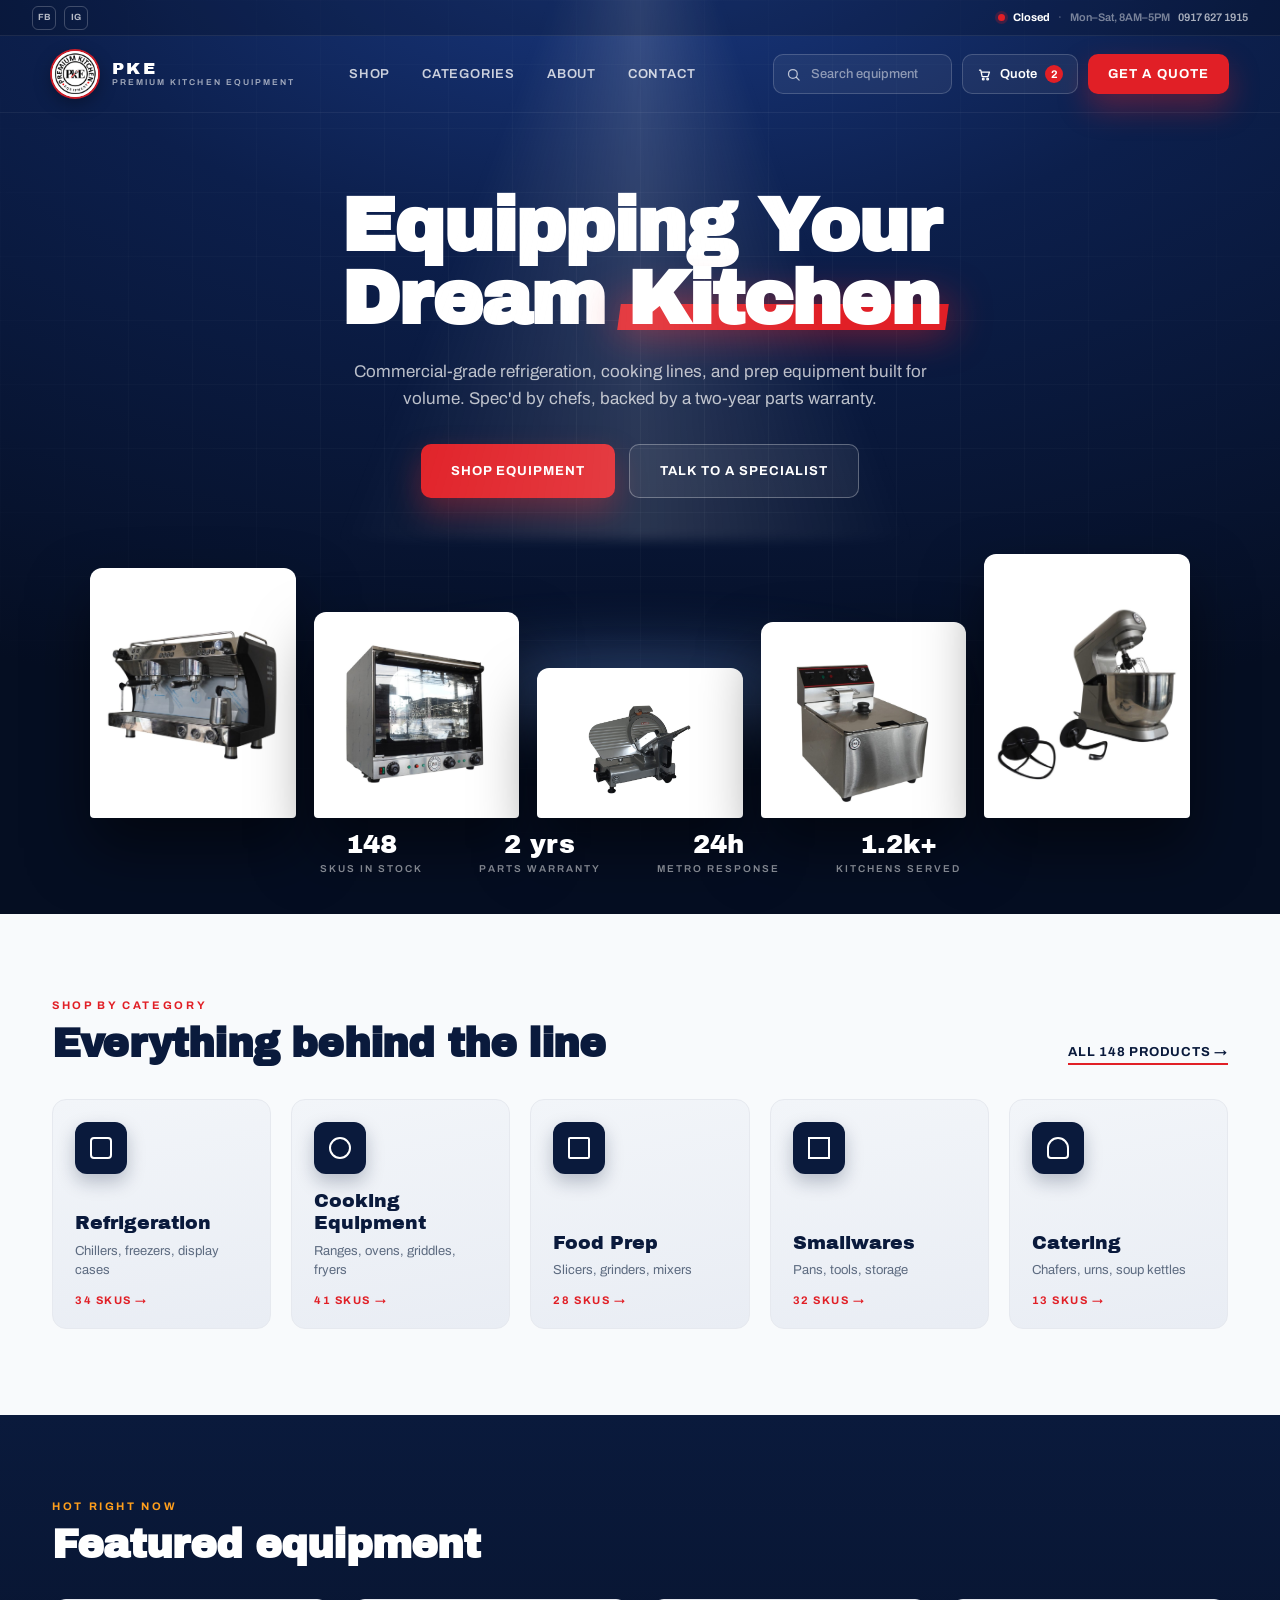
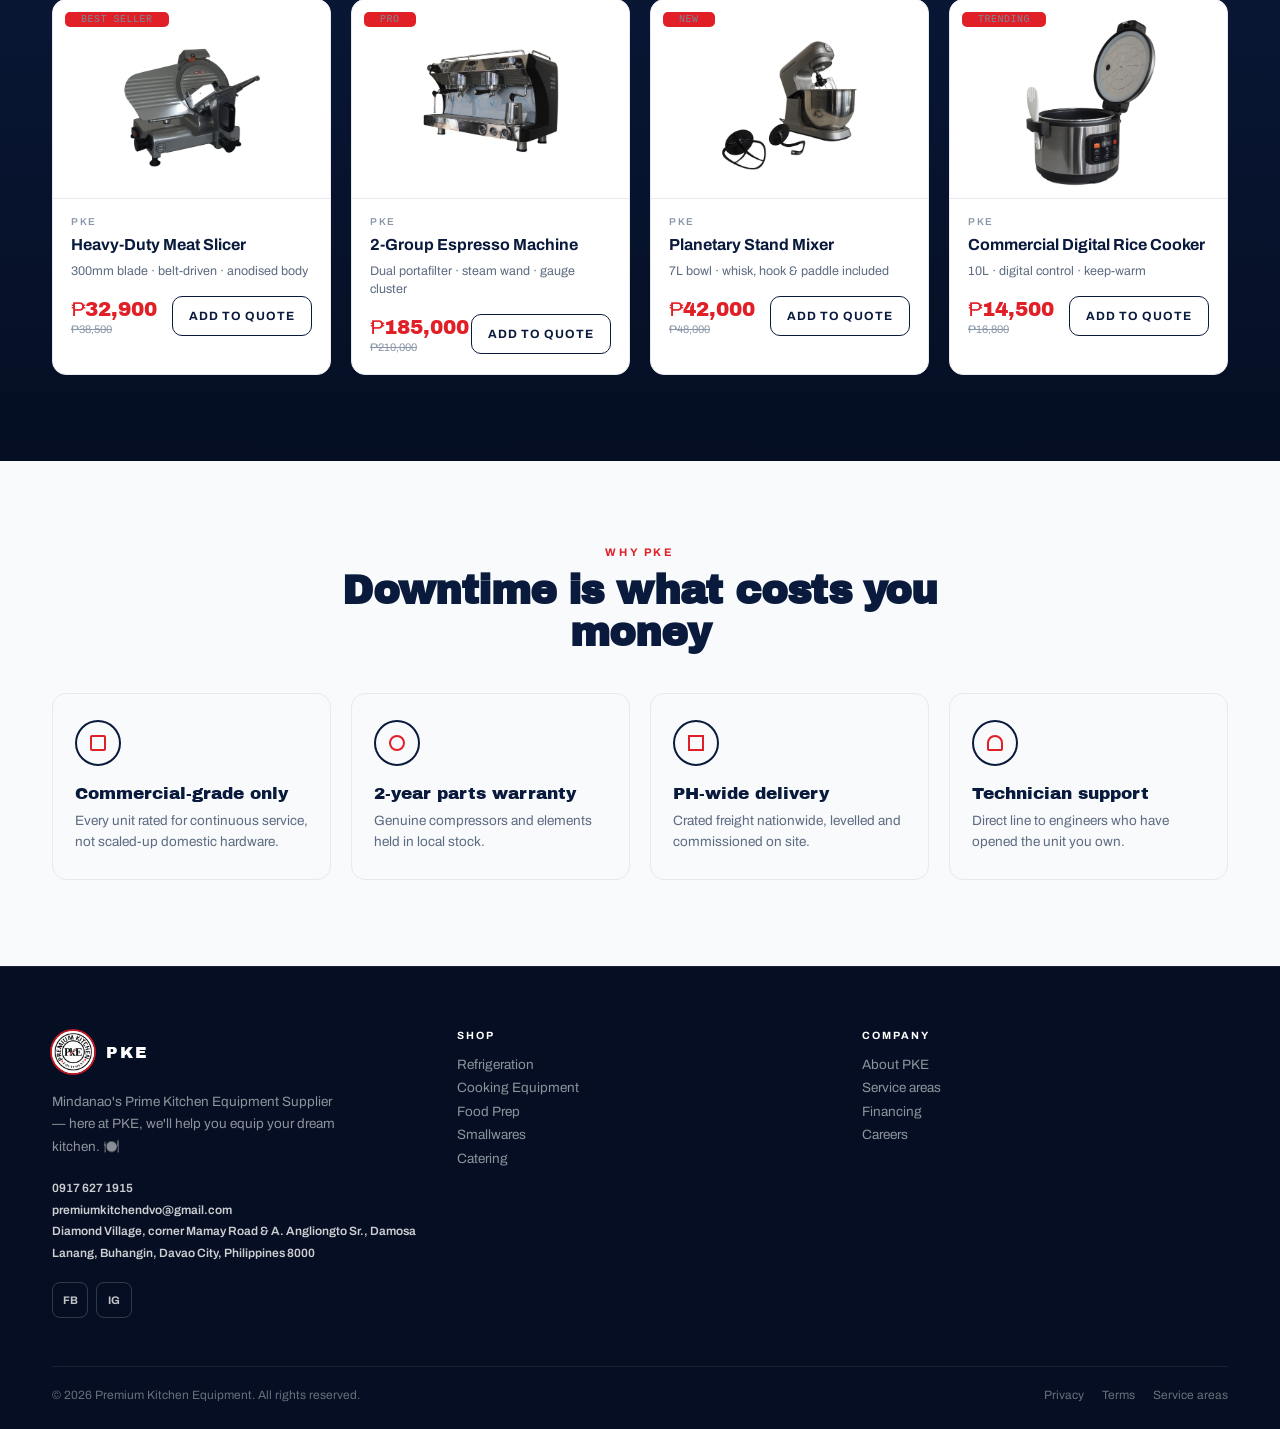
==== index.html @ 8f87aba0 "Initial commit: PKE Premium Kitchen Equipment website Static HTML/CSS/JS site: homepage, shop listin" ====
<!doctype html>
<html lang="en">
<head>
<meta charset="utf-8">
<meta name="viewport" content="width=device-width, initial-scale=1">
<title>PKE — Premium Kitchen Equipment</title>
<meta name="description" content="Commercial-grade refrigeration, cooking lines, and prep equipment built for volume. Spec'd by chefs, backed by a two-year parts warranty.">
<meta name="theme-color" content="#0A1A3C">
<link rel="icon" type="image/png" href="images/favicon-64.png">
<link rel="apple-touch-icon" href="images/apple-touch-icon.png">
<meta property="og:title" content="PKE — Premium Kitchen Equipment">
<meta property="og:description" content="Equipping your dream kitchen — commercial refrigeration, cooking lines, and prep equipment, spec'd by chefs and backed by a two-year parts warranty.">
<meta property="og:image" content="images/og-image.png">
<link rel="preconnect" href="https://fonts.googleapis.com">
<link rel="preconnect" href="https://fonts.gstatic.com" crossorigin>
<link href="https://fonts.googleapis.com/css2?family=Archivo+Black&family=Archivo:wght@400;500;600;700&family=Playfair+Display:wght@700;900&display=swap" rel="stylesheet">
<link rel="stylesheet" href="css/style.css">
</head>
<body>

<header class="site-header">
  <div class="utility-bar">
    <div class="utility-bar__socials">
      <a href="https://www.facebook.com/PremiumKitchenEquip/" aria-label="Facebook" target="_blank" rel="noopener noreferrer">FB</a>
      <a href="https://www.instagram.com/premiumkitchenequipment/" aria-label="Instagram" target="_blank" rel="noopener noreferrer">IG</a>
    </div>
    <div class="utility-bar__status">
      <span class="utility-bar__dot" data-hours-dot></span>
      <span class="utility-bar__status-label" data-hours-label>&nbsp;</span>
      <span class="utility-bar__sep">&middot;</span>
      <span class="utility-bar__hours">Mon&ndash;Sat, 8AM&ndash;5PM</span>
      <a class="utility-bar__phone" href="tel:+639176271915">0917 627 1915</a>
    </div>
  </div>
  <div class="container navbar">
    <a class="navbar__brand" href="index.html" aria-label="PKE home">
      <span class="navbar__badge">
        <img src="images/logo.png" alt="PKE badge" width="46" height="46">
      </span>
      <span class="navbar__lockup">
        <span class="navbar__wordmark">PKE</span>
        <span class="navbar__wordmark-sub">PREMIUM KITCHEN EQUIPMENT</span>
      </span>
    </a>

    <nav class="navbar__links navbar__wide-only" aria-label="Primary">
      <a href="shop.html">Shop</a>
      <a href="categories.html">Categories</a>
      <a href="about.html">About</a>
      <a href="contact.html">Contact</a>
    </nav>

    <div class="navbar__spacer"></div>

    <div class="navbar__actions">
      <div class="navbar__search navbar__wide-only">
        <svg width="15" height="15" viewBox="0 0 24 24" fill="none" stroke="currentColor" stroke-width="2" stroke-linecap="round"><circle cx="11" cy="11" r="7"></circle><path d="M16.5 16.5 21 21"></path></svg>
        <input type="search" placeholder="Search equipment" aria-label="Search equipment">
      </div>
      <button class="icon-btn navbar__mobile-only" type="button" aria-label="Search">
        <svg width="16" height="16" viewBox="0 0 24 24" fill="none" stroke="currentColor" stroke-width="2" stroke-linecap="round"><circle cx="11" cy="11" r="7"></circle><path d="M16.5 16.5 21 21"></path></svg>
      </button>
      <button class="icon-btn navbar__mobile-only" type="button" aria-label="Menu" aria-expanded="false" data-menu-toggle>
        <svg width="18" height="18" viewBox="0 0 24 24" fill="none" stroke="currentColor" stroke-width="2" stroke-linecap="round"><path d="M4 7h16M4 12h16M4 17h16"></path></svg>
      </button>
      <button class="navbar__quote" type="button" aria-label="View quote list">
        <svg width="15" height="15" viewBox="0 0 24 24" fill="none" stroke="currentColor" stroke-width="2" stroke-linecap="round" stroke-linejoin="round"><path d="M4 5h2l2.2 10.2h9.4L20 8H7"></path><circle cx="10" cy="19" r="1.4"></circle><circle cx="17" cy="19" r="1.4"></circle></svg>
        <span class="navbar__quote-label">Quote</span>
        <span class="navbar__quote-badge" data-cart-count>2</span>
      </button>
      <a class="btn btn--primary navbar__cta" href="shop.html">Get a Quote</a>
    </div>
  </div>

  <div class="navbar__drawer" data-menu-drawer>
    <div class="navbar__drawer-inner">
      <a href="shop.html">Shop</a>
      <a href="categories.html">Categories</a>
      <a href="about.html">About</a>
      <a href="contact.html">Contact</a>
      <div class="navbar__drawer-search">
        <svg width="15" height="15" viewBox="0 0 24 24" fill="none" stroke="currentColor" stroke-width="2" stroke-linecap="round"><circle cx="11" cy="11" r="7"></circle><path d="M16.5 16.5 21 21"></path></svg>
        <input type="search" placeholder="Search equipment" aria-label="Search equipment">
      </div>
      <a class="btn btn--primary btn--full navbar__drawer-cta" href="shop.html">Get a Quote</a>
    </div>
  </div>
</header>

<main>

  <!-- HERO -->
  <section class="hero">
    <div class="hero__content">
      <h1 class="hero__title">Equipping Your<br>Dream <span class="hero__highlight"><span>Kitchen</span></span></h1>
      <p class="hero__subtitle">Commercial-grade refrigeration, cooking lines, and prep equipment built for volume. Spec'd by chefs, backed by a two-year parts warranty.</p>
      <div class="hero__ctas">
        <a class="btn btn--primary btn--lg" href="shop.html">Shop equipment</a>
        <a class="btn btn--outline-light btn--lg" href="contact.html">Talk to a specialist</a>
      </div>

      <div class="hero__stage">
        <div class="hero__stage-glow"></div>
        <div class="hero__lineup" data-hero-lineup>
          <div class="hero__lineup-item" style="height:250px;background-image:url('images/products/espresso-machine-2group.jpg')" role="img" aria-label="Commercial 2-group espresso machine"></div>
          <div class="hero__lineup-item" style="height:206px;background-image:url('images/products/convection-oven.jpg')" role="img" aria-label="Electric convection oven"></div>
          <div class="hero__lineup-item" style="height:150px;background-image:url('images/products/meat-slicer.jpg')" role="img" aria-label="Meat slicer"></div>
          <div class="hero__lineup-item" style="height:196px;background-image:url('images/products/deep-fryer.jpg')" role="img" aria-label="Electric deep fryer"></div>
          <div class="hero__lineup-item" style="height:264px;background-image:url('images/products/stand-mixer-large.jpg')" role="img" aria-label="Planetary stand mixer"></div>
        </div>
      </div>
    </div>

    <div class="hero__stats">
      <div class="hero__stat"><div class="hero__stat-n">148</div><div class="hero__stat-l">SKUs in stock</div></div>
      <div class="hero__stat"><div class="hero__stat-n">2 yrs</div><div class="hero__stat-l">Parts warranty</div></div>
      <div class="hero__stat"><div class="hero__stat-n">24h</div><div class="hero__stat-l">Metro response</div></div>
      <div class="hero__stat"><div class="hero__stat-n">1.2k+</div><div class="hero__stat-l">Kitchens served</div></div>
    </div>
  </section>

  <!-- CATEGORIES -->
  <section class="section section--steel" id="categories">
    <div class="container">
      <div class="section-head">
        <div>
          <div class="eyebrow">Shop by category</div>
          <h2 class="section-title">Everything behind the line</h2>
        </div>
        <a class="section-link" href="shop.html">All 148 products →</a>
      </div>
      <div class="category-grid">
        <a class="category-card reveal" href="shop.html">
          <span class="category-card__icon"><span style="border-radius:4px"></span></span>
          <div>
            <div class="category-card__name">Refrigeration</div>
            <div class="category-card__blurb">Chillers, freezers, display cases</div>
            <div class="category-card__count">34 SKUs →</div>
          </div>
        </a>
        <a class="category-card reveal" href="shop.html">
          <span class="category-card__icon"><span style="border-radius:50%"></span></span>
          <div>
            <div class="category-card__name">Cooking Equipment</div>
            <div class="category-card__blurb">Ranges, ovens, griddles, fryers</div>
            <div class="category-card__count">41 SKUs →</div>
          </div>
        </a>
        <a class="category-card reveal" href="shop.html">
          <span class="category-card__icon"><span style="border-radius:2px"></span></span>
          <div>
            <div class="category-card__name">Food Prep</div>
            <div class="category-card__blurb">Slicers, grinders, mixers</div>
            <div class="category-card__count">28 SKUs →</div>
          </div>
        </a>
        <a class="category-card reveal" href="shop.html">
          <span class="category-card__icon"><span style="border-radius:0"></span></span>
          <div>
            <div class="category-card__name">Smallwares</div>
            <div class="category-card__blurb">Pans, tools, storage</div>
            <div class="category-card__count">32 SKUs →</div>
          </div>
        </a>
        <a class="category-card reveal" href="shop.html">
          <span class="category-card__icon"><span style="border-radius:50% 50% 4px 4px"></span></span>
          <div>
            <div class="category-card__name">Catering</div>
            <div class="category-card__blurb">Chafers, urns, soup kettles</div>
            <div class="category-card__count">13 SKUs →</div>
          </div>
        </a>
      </div>
    </div>
  </section>

  <!-- FEATURED -->
  <section class="section section--darker">
    <div class="container">
      <div class="section-head">
        <div>
          <div class="eyebrow eyebrow--amber">Hot right now</div>
          <h2 class="section-title">Featured equipment</h2>
        </div>
      </div>
      <div class="product-grid">
        <a class="product-card reveal" href="product.html">
          <div class="product-card__media" style="background-image:url('images/products/meat-slicer.jpg');background-size:contain;background-position:center;background-repeat:no-repeat;background-color:#fff">
            <span class="product-card__badge">Best seller</span>
          </div>
          <div class="product-card__body">
            <div class="product-card__brand">PKE</div>
            <div class="product-card__name">Heavy-Duty Meat Slicer</div>
            <div class="product-card__spec">300mm blade · belt-driven · anodised body</div>
            <div class="product-card__price-row">
              <div>
                <div class="product-card__price">₱32,900</div>
                <div class="product-card__was">₱38,500</div>
              </div>
              <button class="btn btn--outline-navy btn--sm" type="button" data-add-to-quote>Add to quote</button>
            </div>
          </div>
        </a>
        <a class="product-card reveal" href="product.html">
          <div class="product-card__media" style="background-image:url('images/products/espresso-machine-2group.jpg');background-size:contain;background-position:center;background-repeat:no-repeat;background-color:#fff">
            <span class="product-card__badge">Pro</span>
          </div>
          <div class="product-card__body">
            <div class="product-card__brand">PKE</div>
            <div class="product-card__name">2-Group Espresso Machine</div>
            <div class="product-card__spec">Dual portafilter · steam wand · gauge cluster</div>
            <div class="product-card__price-row">
              <div>
                <div class="product-card__price">₱185,000</div>
                <div class="product-card__was">₱210,000</div>
              </div>
              <button class="btn btn--outline-navy btn--sm" type="button" data-add-to-quote>Add to quote</button>
            </div>
          </div>
        </a>
        <a class="product-card reveal" href="product.html">
          <div class="product-card__media" style="background-image:url('images/products/stand-mixer-large.jpg');background-size:contain;background-position:center;background-repeat:no-repeat;background-color:#fff">
            <span class="product-card__badge">New</span>
          </div>
          <div class="product-card__body">
            <div class="product-card__brand">PKE</div>
            <div class="product-card__name">Planetary Stand Mixer</div>
            <div class="product-card__spec">7L bowl · whisk, hook &amp; paddle included</div>
            <div class="product-card__price-row">
              <div>
                <div class="product-card__price">₱42,000</div>
                <div class="product-card__was">₱48,000</div>
              </div>
              <button class="btn btn--outline-navy btn--sm" type="button" data-add-to-quote>Add to quote</button>
            </div>
          </div>
        </a>
        <a class="product-card reveal" href="product.html">
          <div class="product-card__media" style="background-image:url('images/products/rice-cooker.jpg');background-size:contain;background-position:center;background-repeat:no-repeat;background-color:#fff">
            <span class="product-card__badge">Trending</span>
          </div>
          <div class="product-card__body">
            <div class="product-card__brand">PKE</div>
            <div class="product-card__name">Commercial Digital Rice Cooker</div>
            <div class="product-card__spec">10L · digital control · keep-warm</div>
            <div class="product-card__price-row">
              <div>
                <div class="product-card__price">₱14,500</div>
                <div class="product-card__was">₱16,800</div>
              </div>
              <button class="btn btn--outline-navy btn--sm" type="button" data-add-to-quote>Add to quote</button>
            </div>
          </div>
        </a>
      </div>
    </div>
  </section>

  <!-- WHY PKE -->
  <section class="section section--steel" id="why-pke">
    <div class="container">
      <div style="text-align:center;max-width:620px;margin:0 auto 40px">
        <div class="eyebrow">Why PKE</div>
        <h2 class="section-title">Downtime is what costs you money</h2>
      </div>
      <div class="trust-grid">
        <div class="trust-card reveal">
          <span class="trust-card__icon"><span style="border-radius:2px"></span></span>
          <div class="trust-card__title">Commercial-grade only</div>
          <div class="trust-card__body">Every unit rated for continuous service, not scaled-up domestic hardware.</div>
        </div>
        <div class="trust-card reveal">
          <span class="trust-card__icon"><span style="border-radius:50%"></span></span>
          <div class="trust-card__title">2-year parts warranty</div>
          <div class="trust-card__body">Genuine compressors and elements held in local stock.</div>
        </div>
        <div class="trust-card reveal">
          <span class="trust-card__icon"><span style="border-radius:0"></span></span>
          <div class="trust-card__title">PH-wide delivery</div>
          <div class="trust-card__body">Crated freight nationwide, levelled and commissioned on site.</div>
        </div>
        <div class="trust-card reveal">
          <span class="trust-card__icon"><span style="border-radius:50% 50% 2px 2px"></span></span>
          <div class="trust-card__title">Technician support</div>
          <div class="trust-card__body">Direct line to engineers who have opened the unit you own.</div>
        </div>
      </div>
    </div>
  </section>


</main>

<footer class="site-footer" id="footer">
  <div class="container">
    <div class="footer-grid">
      <div>
        <div class="footer-brand">
          <span class="footer-badge">
            <img src="images/logo.png" alt="PKE badge" width="42" height="42">
          </span>
          <span class="footer-wordmark">PKE</span>
        </div>
        <p class="footer-blurb">Mindanao's Prime Kitchen Equipment Supplier &mdash; here at PKE, we'll help you equip your dream kitchen. 🍽️</p>
        <address class="footer-contact">
          <a href="tel:+639176271915">0917 627 1915</a><br>
          <a href="mailto:premiumkitchendvo@gmail.com">premiumkitchendvo@gmail.com</a><br>
          <a href="https://www.google.com/maps?q=Diamond+Village%2C+corner+Mamay+Road+%26+A.+Angliongto+Sr.%2C+Damosa+Lanang%2C+Buhangin%2C+Davao+City%2C+Philippines+8000" target="_blank" rel="noopener noreferrer">Diamond Village, corner Mamay Road &amp; A. Angliongto Sr., Damosa Lanang, Buhangin, Davao City, Philippines 8000</a>
        </address>
        <div class="footer-socials">
          <a href="https://www.facebook.com/PremiumKitchenEquip/" aria-label="Facebook" target="_blank" rel="noopener noreferrer">FB</a>
          <a href="https://www.instagram.com/premiumkitchenequipment/" aria-label="Instagram" target="_blank" rel="noopener noreferrer">IG</a>
        </div>
      </div>
      <div>
        <div class="footer-col-title">Shop</div>
        <div class="footer-links">
          <a href="shop.html">Refrigeration</a>
          <a href="shop.html">Cooking Equipment</a>
          <a href="shop.html">Food Prep</a>
          <a href="shop.html">Smallwares</a>
          <a href="shop.html">Catering</a>
        </div>
      </div>
      <div>
        <div class="footer-col-title">Company</div>
        <div class="footer-links">
          <a href="about.html">About PKE</a>
          <a href="#">Service areas</a>
          <a href="#">Financing</a>
          <a href="#">Careers</a>
        </div>
      </div>
    </div>
    <div class="footer-bottom">
      <span>© 2026 Premium Kitchen Equipment. All rights reserved.</span>
      <span class="footer-bottom-links"><a href="#">Privacy</a><a href="#">Terms</a><a href="#">Service areas</a></span>
    </div>
  </div>
</footer>

<script src="js/main.js"></script>
</body>
</html>
---- css/style.css ----
/* ==========================================================================
   PKE — Premium Kitchen Equipment
   Design tokens + shared components
   ========================================================================== */

:root {
  --navy-950: #050e22;
  --navy-900: #0a1a3c;
  --navy-800: #0c1f4c;
  --navy-700: #132e6b;
  --navy-600: #1b3b86;

  --red: #e11f26;
  --red-dark: #b8141a;
  --red-light: #f5333a;
  --amber: #ff9f1c;

  --steel-100: #f8fafc;
  --steel-200: #f2f5f9;
  --steel-300: #e9edf4;
  --steel-400: #e6e9ef;
  --steel-500: #cbd5e4;
  --slate-500: #8b97a8;
  --slate-600: #5d6b80;
  --white: #ffffff;
  --ink: #0a1a3c;

  --font-display: "Archivo Black", "Archivo", sans-serif;
  --font-serif: "Playfair Display", Georgia, "Times New Roman", serif;
  --font-body: "Archivo", system-ui, -apple-system, "Segoe UI", sans-serif;

  --radius-sm: 6px;
  --radius-md: 10px;
  --radius-lg: 14px;
  --radius-xl: 16px;
  --radius-pill: 999px;

  --container: 1240px;
  --header-h: 112px;
  --utility-h: 36px;
  --nav-h: 76px;

  --shadow-card: 0 22px 44px rgba(10, 26, 60, 0.16);
  --shadow-btn-red: 0 14px 30px rgba(225, 31, 38, 0.35);
  --shadow-badge: 0 6px 18px rgba(0, 0, 0, 0.35);

  --ease: cubic-bezier(0.2, 0.8, 0.2, 1);
}

/* ---------- Reset ---------- */
*, *::before, *::after { box-sizing: border-box; }
html { scroll-behavior: smooth; overflow-x: hidden; }
body {
  margin: 0;
  background: var(--white);
  font-family: var(--font-body);
  color: var(--ink);
  -webkit-font-smoothing: antialiased;
  text-rendering: optimizeLegibility;
  overflow-x: hidden;
}
img, svg { max-width: 100%; display: block; }
a { color: var(--red); text-decoration: none; }
a:hover { color: var(--red-dark); }
button { font-family: inherit; }
::selection { background: var(--red); color: #fff; }
h1, h2, h3, p { margin: 0; }
ul { margin: 0; padding: 0; list-style: none; }
input, button, select, textarea { font-family: inherit; }

.container {
  max-width: var(--container);
  margin: 0 auto;
  padding: 0 clamp(18px, 4vw, 32px);
}

.visually-hidden {
  position: absolute; width: 1px; height: 1px; overflow: hidden;
  clip: rect(0 0 0 0); white-space: nowrap;
}

/* ---------- Section scaffolding ---------- */
.section { padding: 86px 0; }
.section--tight { padding: 66px 0; }
.section--dark { background: var(--navy-900); }
.section--darker { background: linear-gradient(180deg, var(--navy-900), var(--navy-950)); }
.section--navy-950 { background: var(--navy-950); }
.section--steel { background: var(--steel-100); }

.section-head {
  display: flex;
  align-items: flex-end;
  justify-content: space-between;
  gap: 24px;
  margin-bottom: 34px;
  flex-wrap: wrap;
}
.eyebrow {
  font: 700 11px/1 var(--font-body);
  letter-spacing: 0.24em;
  text-transform: uppercase;
  color: var(--red);
}
.eyebrow--amber { color: var(--amber); }
.section-title {
  margin: 12px 0 0;
  font-family: var(--font-display);
  font-size: clamp(27px, 4.2vw, 40px);
  line-height: 1.04;
  letter-spacing: -0.02em;
  color: var(--ink);
}
.section--dark .section-title,
.section--darker .section-title,
.section--navy-950 .section-title { color: #fff; }
.section-link {
  font: 700 13px/1 var(--font-body);
  letter-spacing: 0.06em;
  text-transform: uppercase;
  color: var(--ink);
  border-bottom: 2px solid var(--red);
  padding-bottom: 4px;
  white-space: nowrap;
}
.section--dark .section-link,
.section--darker .section-link,
.section--navy-950 .section-link { color: #fff; }

/* ==========================================================================
   Buttons
   ========================================================================== */
.btn {
  display: inline-flex;
  align-items: center;
  justify-content: center;
  gap: 8px;
  height: 48px;
  padding: 0 24px;
  border-radius: var(--radius-md);
  border: 0;
  font: 700 13px/1 var(--font-body);
  letter-spacing: 0.08em;
  text-transform: uppercase;
  cursor: pointer;
  transition: transform 0.16s var(--ease), background 0.16s var(--ease), box-shadow 0.16s var(--ease), border-color 0.16s var(--ease), color 0.16s var(--ease);
  white-space: nowrap;
}
.btn:active { transform: translateY(1px); }
.btn--lg { height: 54px; padding: 0 30px; }
.btn--xl { height: 56px; padding: 0 30px; }
.btn--full { width: 100%; }
.btn--sm { height: 40px; padding: 0 16px; font-size: 12px; }

.btn--primary {
  background: var(--red);
  color: #fff;
  box-shadow: var(--shadow-btn-red);
}
.btn--primary:hover { background: var(--red-light); transform: translateY(-2px); box-shadow: 0 18px 36px rgba(225, 31, 38, 0.42); }
.btn--primary:active { transform: translateY(1px); }

.btn--outline-navy {
  background: #fff;
  color: var(--ink);
  border: 1.5px solid var(--ink);
}
.btn--outline-navy:hover { background: var(--ink); color: #fff; }

.btn--outline-light {
  background: rgba(255, 255, 255, 0.06);
  color: #fff;
  border: 1px solid rgba(255, 255, 255, 0.3);
}
.btn--outline-light:hover { background: rgba(255, 255, 255, 0.16); border-color: rgba(255, 255, 255, 0.55); }

.btn--ghost-light {
  background: rgba(255, 255, 255, 0.06);
  color: #fff;
  border: 1px solid rgba(255, 255, 255, 0.18);
}
.btn--ghost-light:hover { background: rgba(255, 255, 255, 0.16); }

.btn[disabled] {
  background: var(--steel-100);
  color: #a9b3c1;
  border: 1.5px solid var(--steel-400);
  cursor: not-allowed;
  box-shadow: none;
  transform: none;
}

.icon-btn {
  width: 40px;
  height: 40px;
  display: grid;
  place-items: center;
  border: 1px solid rgba(255, 255, 255, 0.18);
  border-radius: var(--radius-md);
  background: rgba(255, 255, 255, 0.06);
  color: rgba(255, 255, 255, 0.85);
  cursor: pointer;
  transition: background 0.18s var(--ease);
}
.icon-btn:hover { background: rgba(255, 255, 255, 0.16); }

/* ==========================================================================
   Header
   ========================================================================== */
.site-header {
  position: fixed;
  inset: 0 0 auto 0;
  z-index: 70;
  display: flex;
  flex-direction: column;
  background: transparent;
  border-bottom: 1px solid rgba(255, 255, 255, 0.06);
  transition: background 0.28s var(--ease), box-shadow 0.28s var(--ease), border-color 0.28s var(--ease);
}
.site-header.is-solid { background: rgba(10, 26, 60, 0.98); }
.site-header.is-scrolled {
  background: rgba(5, 14, 34, 0.94);
  backdrop-filter: blur(14px);
  border-bottom-color: rgba(255, 255, 255, 0.1);
  box-shadow: 0 10px 30px rgba(0, 0, 0, 0.4);
}

/* Utility bar: social icons + open/closed status, sits above the main nav row */
.utility-bar {
  flex: none;
  height: var(--utility-h);
  display: flex;
  align-items: center;
  justify-content: space-between;
  gap: 16px;
  padding: 0 clamp(18px, 4vw, 32px);
  background: rgba(0, 0, 0, 0.18);
  border-bottom: 1px solid rgba(255, 255, 255, 0.08);
}
.utility-bar__socials { display: flex; gap: 8px; flex: none; }
.utility-bar__socials a {
  width: 24px; height: 24px; border-radius: 6px; border: 1px solid rgba(255, 255, 255, 0.22);
  display: grid; place-items: center; font: 700 9px/1 var(--font-body); color: rgba(255, 255, 255, 0.7);
  transition: background 0.18s var(--ease), border-color 0.18s var(--ease), color 0.18s var(--ease);
}
.utility-bar__socials a:hover { background: var(--red); border-color: var(--red); color: #fff; }
.utility-bar__status { display: flex; align-items: center; gap: 8px; min-width: 0; font: 600 11px/1 var(--font-body); color: rgba(255, 255, 255, 0.65); white-space: nowrap; }
.utility-bar__dot { width: 7px; height: 7px; border-radius: 50%; flex: none; background: var(--slate-500); }
.utility-bar__dot[data-open="true"] { background: #16a35a; box-shadow: 0 0 0 3px rgba(22, 163, 90, 0.22); animation: pkePulse 2.2s ease-in-out infinite; }
.utility-bar__dot[data-open="false"] { background: var(--red); box-shadow: 0 0 0 3px rgba(225, 31, 38, 0.22); }
.utility-bar__status-label { color: #fff; font-weight: 700; }
.utility-bar__hours { color: rgba(255, 255, 255, 0.45); }
.utility-bar__sep { color: rgba(255, 255, 255, 0.3); }
.utility-bar__phone { color: rgba(255, 255, 255, 0.65); transition: color 0.16s var(--ease); }
.utility-bar__phone:hover { color: #fff; }
@keyframes pkePulse {
  0%, 100% { box-shadow: 0 0 0 3px rgba(22, 163, 90, 0.22); }
  50% { box-shadow: 0 0 0 6px rgba(22, 163, 90, 0.1); }
}
@media (max-width: 640px) { .utility-bar__hours, .utility-bar__sep { display: none; } }
@media (max-width: 420px) { .utility-bar__phone { display: none; } }

.navbar {
  height: var(--nav-h);
  flex: none;
  display: flex;
  align-items: center;
  gap: 32px;
}

.navbar__brand {
  display: flex;
  align-items: center;
  gap: 14px;
  cursor: pointer;
  flex: none;
}
.navbar__badge {
  width: 46px;
  height: 46px;
  flex: none;
  border-radius: 50%;
  overflow: hidden;
  background: #fff;
  box-shadow: 0 0 0 2px rgba(225, 31, 38, 0.9), var(--shadow-badge);
}
.navbar__badge img,
.footer-badge img {
  width: 100%;
  height: 100%;
  object-fit: cover;
  display: block;
}
.navbar__lockup { display: flex; flex-direction: column; gap: 2px; }
.navbar__wordmark {
  font-family: var(--font-display);
  font-size: 17px;
  letter-spacing: 0.14em;
  color: #fff;
  line-height: 1;
}
.navbar__wordmark-sub {
  font: 600 8.5px/1 var(--font-body);
  letter-spacing: 0.24em;
  color: rgba(255, 255, 255, 0.62);
  white-space: nowrap;
}

.navbar__links {
  display: flex;
  gap: 4px;
  margin-left: 8px;
}
.navbar__links a {
  position: relative;
  padding: 10px 14px;
  white-space: nowrap;
  font: 600 13px/1 var(--font-body);
  letter-spacing: 0.06em;
  text-transform: uppercase;
  color: rgba(255, 255, 255, 0.78);
  border-radius: 6px;
  transition: color 0.18s var(--ease), background 0.18s var(--ease);
}
.navbar__links a:hover { color: #fff; background: rgba(255, 255, 255, 0.08); }

.navbar__spacer { flex: 1; min-width: 0; }

.navbar__actions { display: flex; align-items: center; gap: 10px; flex: none; }

.navbar__search {
  display: flex;
  align-items: center;
  gap: 8px;
  height: 40px;
  padding: 0 12px;
  border: 1px solid rgba(255, 255, 255, 0.18);
  border-radius: var(--radius-md);
  background: rgba(255, 255, 255, 0.06);
  transition: border-color 0.18s var(--ease), box-shadow 0.18s var(--ease);
}
.navbar__search:focus-within { border-color: var(--red); box-shadow: 0 0 0 3px rgba(225, 31, 38, 0.28); }
.navbar__search svg { flex: none; color: rgba(255, 255, 255, 0.7); }
.navbar__search input {
  width: 130px;
  min-width: 0;
  border: 0;
  outline: 0;
  background: transparent;
  font: 500 13px var(--font-body);
  color: #fff;
}
.navbar__search input::placeholder { color: rgba(255, 255, 255, 0.5); }

.navbar__quote {
  position: relative;
  display: flex;
  align-items: center;
  gap: 8px;
  height: 40px;
  padding: 0 14px;
  border: 1px solid rgba(255, 255, 255, 0.18);
  border-radius: var(--radius-md);
  background: rgba(255, 255, 255, 0.06);
  color: #fff;
  font: 600 13px var(--font-body);
  cursor: pointer;
  transition: background 0.18s var(--ease);
}
.navbar__quote:hover { background: rgba(255, 255, 255, 0.14); }
.navbar__quote-badge {
  min-width: 18px;
  height: 18px;
  padding: 0 5px;
  border-radius: 9px;
  background: var(--red);
  color: #fff;
  font: 700 11px/18px var(--font-body);
  text-align: center;
}

.navbar__cta { height: 40px; padding: 0 20px; }

.navbar__mobile-only { display: none; }
.navbar__wide-only { display: flex; }
.navbar__drawer-cta { display: none; }

/* Mobile dropdown drawer */
.navbar__drawer {
  display: none;
  background: rgba(5, 14, 34, 0.98);
  backdrop-filter: blur(14px);
  border-bottom: 1px solid rgba(255, 255, 255, 0.12);
  box-shadow: 0 16px 40px rgba(0, 0, 0, 0.5);
}
.navbar__drawer.is-open { display: block; }
.navbar__drawer-inner {
  padding: 14px clamp(18px, 4vw, 32px) 20px;
  display: flex;
  flex-direction: column;
  gap: 4px;
}
.navbar__drawer a {
  padding: 13px 12px;
  border-radius: 8px;
  font: 700 14px/1 var(--font-body);
  letter-spacing: 0.06em;
  text-transform: uppercase;
  color: rgba(255, 255, 255, 0.82);
  transition: background 0.16s var(--ease), color 0.16s var(--ease);
}
.navbar__drawer a:hover { background: rgba(255, 255, 255, 0.08); color: #fff; }
.navbar__drawer-search {
  display: flex;
  align-items: center;
  gap: 8px;
  height: 44px;
  margin-top: 8px;
  padding: 0 12px;
  border: 1px solid rgba(255, 255, 255, 0.18);
  border-radius: var(--radius-md);
  background: rgba(255, 255, 255, 0.06);
}
.navbar__drawer-search:focus-within { border-color: var(--red); box-shadow: 0 0 0 3px rgba(225, 31, 38, 0.28); }
.navbar__drawer-search input { flex: 1; min-width: 0; border: 0; outline: 0; background: transparent; font: 500 14px var(--font-body); color: #fff; }

@media (max-width: 1120px) {
  .navbar__wide-only { display: none; }
  .navbar__mobile-only { display: grid; }
}
@media (max-width: 560px) {
  .navbar__cta { display: none; }
  .navbar__quote-label { display: none; }
  .navbar__drawer-cta { display: block; margin-top: 12px; text-align: center; }
}

/* ==========================================================================
   Hero
   ========================================================================== */
.hero {
  position: relative;
  overflow: hidden;
  padding-top: var(--header-h);
  background: radial-gradient(120% 90% at 50% -10%, var(--navy-600) 0%, var(--navy-800) 42%, var(--navy-950) 100%);
}
.hero::before {
  content: "";
  position: absolute;
  inset: 0;
  background-image:
    linear-gradient(rgba(255, 255, 255, 0.045) 1px, transparent 1px),
    linear-gradient(90deg, rgba(255, 255, 255, 0.045) 1px, transparent 1px);
  background-size: 64px 64px;
  -webkit-mask-image: radial-gradient(70% 60% at 50% 40%, #000, transparent);
  mask-image: radial-gradient(70% 60% at 50% 40%, #000, transparent);
}
.hero::after {
  content: "";
  position: absolute;
  top: -220px;
  left: 50%;
  width: 900px;
  height: 760px;
  transform: translateX(-50%);
  background: conic-gradient(from 160deg at 50% 0%, transparent 0deg, rgba(255, 255, 255, 0.14) 20deg, transparent 42deg);
  filter: blur(6px);
  pointer-events: none;
}
.hero__content {
  position: relative;
  max-width: 1240px;
  margin: 0 auto;
  padding: 78px clamp(18px, 4vw, 32px) 0;
  text-align: center;
}
.hero__title {
  margin: 0;
  font-family: var(--font-display);
  font-size: clamp(34px, 7.4vw, 76px);
  line-height: 0.96;
  letter-spacing: -0.025em;
  color: #fff;
  text-wrap: balance;
}
.hero__highlight { position: relative; display: inline-block; }
.hero__highlight span { position: relative; z-index: 1; }
.hero__highlight::after {
  content: "";
  position: absolute;
  left: -8px;
  right: -8px;
  bottom: 6px;
  height: 26px;
  background: var(--red);
  z-index: 0;
  transform: skewX(-8deg);
  box-shadow: 0 0 40px rgba(225, 31, 38, 0.7);
}
.hero__subtitle {
  max-width: 620px;
  margin: 22px auto 0;
  font: 400 17px/1.6 var(--font-body);
  color: rgba(255, 255, 255, 0.72);
}
.hero__ctas { display: flex; justify-content: center; gap: 14px; margin-top: 32px; flex-wrap: wrap; }

.hero__stage { position: relative; margin: 56px auto 0; max-width: 1100px; }
.hero__stage-glow {
  position: absolute;
  left: 50%;
  bottom: 28px;
  width: 940px;
  max-width: 90vw;
  height: 200px;
  transform: translateX(-50%);
  background: radial-gradient(50% 50% at 50% 50%, rgba(120, 170, 255, 0.35), transparent 70%);
  filter: blur(20px);
}
.hero__lineup {
  position: relative;
  display: grid;
  grid-template-columns: repeat(5, minmax(0, 1fr));
  gap: clamp(7px, 1.6vw, 18px);
  align-items: end;
}
.hero__lineup-item {
  border-radius: 12px 12px 4px 4px;
  border: 1px solid rgba(255, 255, 255, 0.5);
  background-color: #fff;
  background-size: contain;
  background-position: center bottom;
  background-repeat: no-repeat;
  box-shadow: 0 30px 60px rgba(0, 0, 0, 0.5), inset 0 1px 0 rgba(255, 255, 255, 0.9);
  opacity: 0;
  transform: translateY(22px);
  transition: opacity 0.7s var(--ease), transform 0.7s var(--ease);
}
.hero__lineup.is-visible .hero__lineup-item { opacity: 1; transform: none; }
.hero__lineup-item:nth-child(1) { transition-delay: 0ms; }
.hero__lineup-item:nth-child(2) { transition-delay: 70ms; }
.hero__lineup-item:nth-child(3) { transition-delay: 140ms; }
.hero__lineup-item:nth-child(4) { transition-delay: 210ms; }
.hero__lineup-item:nth-child(5) { transition-delay: 280ms; }

.hero__stats {
  position: relative;
  display: flex;
  justify-content: center;
  gap: 56px;
  padding: 12px clamp(18px, 4vw, 32px) 40px;
  flex-wrap: wrap;
}
.hero__stat { text-align: center; }
.hero__stat-n { font-family: var(--font-display); font-size: 26px; color: #fff; }
.hero__stat-l {
  font: 600 10px/1 var(--font-body);
  letter-spacing: 0.2em;
  text-transform: uppercase;
  color: rgba(255, 255, 255, 0.5);
  margin-top: 6px;
}

/* ==========================================================================
   Category grid
   ========================================================================== */
.category-grid {
  display: grid;
  grid-template-columns: repeat(auto-fit, minmax(min(100%, 190px), 1fr));
  gap: 20px;
}
.category-card {
  position: relative;
  overflow: hidden;
  cursor: pointer;
  border: 1px solid var(--steel-400);
  border-radius: var(--radius-lg);
  background: linear-gradient(170deg, var(--steel-200), var(--steel-300));
  padding: 22px;
  min-height: 230px;
  display: flex;
  flex-direction: column;
  justify-content: space-between;
  transition: transform 0.22s var(--ease), box-shadow 0.22s var(--ease), border-color 0.22s var(--ease);
}
.category-card:hover { transform: translateY(-6px); box-shadow: var(--shadow-card); border-color: var(--ink); }
.category-card__icon {
  width: 52px;
  height: 52px;
  border-radius: 12px;
  background: var(--ink);
  display: grid;
  place-items: center;
  box-shadow: 0 8px 18px rgba(10, 26, 60, 0.25);
}
.category-card__icon span { width: 22px; height: 22px; border: 2px solid #fff; display: block; }
.category-card__name { font-family: var(--font-display); font-size: 19px; line-height: 1.15; color: var(--ink); }
.category-card__blurb { margin-top: 8px; font: 400 13px/1.5 var(--font-body); color: var(--slate-600); }
.category-card__count {
  margin-top: 14px;
  font: 700 11px/1 var(--font-body);
  letter-spacing: 0.14em;
  text-transform: uppercase;
  color: var(--red);
}

/* ==========================================================================
   Product cards (featured + listing + related)
   ========================================================================== */
.product-grid {
  display: grid;
  grid-template-columns: repeat(auto-fit, minmax(min(100%, 232px), 1fr));
  gap: 20px;
}
.product-grid--listing { grid-template-columns: repeat(auto-fill, minmax(min(100%, 210px), 1fr)); }

.product-card {
  cursor: pointer;
  background: #fff;
  border-radius: var(--radius-lg);
  overflow: hidden;
  border: 1px solid var(--steel-400);
  transition: transform 0.22s var(--ease), box-shadow 0.22s var(--ease), border-color 0.22s var(--ease);
}
.product-card:hover { transform: translateY(-8px); box-shadow: 0 28px 54px rgba(0, 0, 0, 0.5); }
.section--steel .product-card:hover,
.product-grid--listing .product-card:hover { transform: translateY(-6px); box-shadow: var(--shadow-card); border-color: var(--steel-500); }

.product-card__media {
  position: relative;
  height: 198px;
  overflow: hidden;
  background: repeating-linear-gradient(135deg, var(--steel-200) 0 11px, var(--steel-300) 11px 22px);
  display: grid;
  place-items: center;
}
.product-grid--listing .product-card__media { height: 186px; }
.product-card__media span {
  font: 500 10px/1.5 ui-monospace, Menlo, monospace;
  letter-spacing: 0.05em;
  color: #7b8798;
  text-align: center;
  padding: 0 16px;
}
.product-card__badge {
  position: absolute;
  top: 12px;
  left: 12px;
  padding: 5px 10px;
  border-radius: 5px;
  background: var(--red);
  color: #fff;
  font: 700 10px/1 var(--font-body);
  letter-spacing: 0.14em;
  text-transform: uppercase;
}
.product-card__body { padding: 18px 18px 20px; border-top: 1px solid var(--steel-400); }
.product-grid--listing .product-card__body { padding: 16px 16px 18px; }
.product-card__brand {
  font: 600 10px/1 var(--font-body);
  letter-spacing: 0.16em;
  text-transform: uppercase;
  color: var(--slate-500);
}
.product-card__name { margin-top: 8px; font: 700 16px/1.28 var(--font-body); color: var(--ink); }
.product-grid--listing .product-card__name { font-size: 15px; }
.product-card__spec { margin-top: 6px; font: 400 12.5px/1.45 var(--font-body); color: var(--slate-600); }
.product-card__price-row { display: flex; align-items: center; justify-content: space-between; margin-top: 16px; }
.product-card__price { font-family: var(--font-display); font-size: 20px; color: var(--red); }
.product-grid--listing .product-card__price { font-size: 18px; margin-top: 14px; }
.product-card__was { font: 400 11px/1 var(--font-body); color: var(--slate-500); text-decoration: line-through; margin-top: 4px; }

/* ==========================================================================
   Why PKE / trust cards
   ========================================================================== */
.trust-grid {
  display: grid;
  grid-template-columns: repeat(auto-fit, minmax(min(100%, 215px), 1fr));
  gap: 20px;
}
.trust-card {
  padding: 26px 22px;
  border: 1px solid var(--steel-400);
  border-radius: var(--radius-lg);
  background: var(--steel-100);
  transition: border-color 0.2s var(--ease), transform 0.2s var(--ease);
}
.trust-card:hover { border-color: var(--red); transform: translateY(-4px); }
.trust-card__icon {
  width: 46px;
  height: 46px;
  border-radius: 50%;
  border: 2px solid var(--ink);
  display: grid;
  place-items: center;
}
.trust-card__icon span { width: 16px; height: 16px; border: 2px solid var(--red); display: block; }
.trust-card__title { margin-top: 18px; font-family: var(--font-display); font-size: 17px; color: var(--ink); }
.trust-card__body { margin-top: 8px; font: 400 13.5px/1.55 var(--font-body); color: var(--slate-600); }

/* ==========================================================================
   Footer
   ========================================================================== */
.site-footer { background: var(--navy-950); border-top: 1px solid rgba(255, 255, 255, 0.08); padding: 64px 0 28px; }
.footer-grid {
  display: grid;
  grid-template-columns: repeat(auto-fit, minmax(min(100%, 210px), 1fr));
  gap: clamp(28px, 3vw, 40px);
}
.footer-brand { display: flex; align-items: center; gap: 12px; }
.footer-badge { width: 42px; height: 42px; border-radius: 50%; overflow: hidden; background: #fff; flex: none; box-shadow: 0 0 0 2px rgba(225, 31, 38, 0.85); }
.footer-wordmark { font-family: var(--font-display); font-size: 16px; letter-spacing: 0.14em; color: #fff; }
.footer-blurb { margin: 18px 0 0; max-width: 290px; font: 400 13.5px/1.65 var(--font-body); color: rgba(255, 255, 255, 0.55); }
.footer-contact { margin-top: 20px; font: 600 12px/1.8 var(--font-body); font-style: normal; color: rgba(255, 255, 255, 0.8); }
.footer-contact a { color: inherit; }
.footer-contact a:hover { color: #fff; }
.footer-socials { display: flex; gap: 8px; margin-top: 18px; }
.footer-socials a {
  width: 36px; height: 36px; border-radius: 8px; border: 1px solid rgba(255, 255, 255, 0.18);
  display: grid; place-items: center; font: 700 11px/1 var(--font-body); color: rgba(255, 255, 255, 0.75);
  transition: background 0.18s var(--ease), border-color 0.18s var(--ease), color 0.18s var(--ease);
}
.footer-socials a:hover { background: var(--red); border-color: var(--red); color: #fff; }
.footer-col-title { font: 700 10.5px/1 var(--font-body); letter-spacing: 0.2em; text-transform: uppercase; color: #fff; }
.footer-links { display: flex; flex-direction: column; gap: 10px; margin-top: 16px; }
.footer-links a { font: 400 13.5px/1 var(--font-body); color: rgba(255, 255, 255, 0.55); transition: color 0.16s var(--ease); }
.footer-links a:hover { color: #fff; }
.footer-bottom {
  display: flex; justify-content: space-between; flex-wrap: wrap; gap: 12px;
  margin-top: 48px; padding-top: 22px; border-top: 1px solid rgba(255, 255, 255, 0.08);
  font: 400 12px/1 var(--font-body); color: rgba(255, 255, 255, 0.4);
}
.footer-bottom-links { display: flex; gap: 18px; }
.footer-bottom-links a { color: rgba(255, 255, 255, 0.4); }
.footer-bottom-links a:hover { color: #fff; }

/* ==========================================================================
   Breadcrumbs
   ========================================================================== */
.breadcrumb { display: flex; align-items: center; gap: 8px; font: 500 12px/1 var(--font-body); flex-wrap: wrap; }
.breadcrumb a { color: rgba(255, 255, 255, 0.8); }
.breadcrumb--light a { color: var(--slate-600); }
.breadcrumb span.sep { color: rgba(255, 255, 255, 0.4); }
.breadcrumb--light span.sep { color: var(--slate-500); }
.breadcrumb strong { color: #fff; font-weight: 700; }
.breadcrumb--light strong { color: var(--ink); }

/* ==========================================================================
   Listing page
   ========================================================================== */
.listing-banner { background: linear-gradient(120deg, var(--navy-900), var(--navy-700)); padding: 34px 0 40px; }
.listing-title { margin: 16px 0 0; font-family: var(--font-display); font-size: clamp(30px, 5vw, 44px); letter-spacing: -0.02em; color: #fff; }
.listing-lede { margin: 10px 0 0; max-width: 560px; font: 400 15px/1.6 var(--font-body); color: rgba(255, 255, 255, 0.7); }

.listing-layout {
  padding: 32px clamp(18px, 4vw, 32px) 90px;
  display: grid;
  grid-template-columns: 268px minmax(0, 1fr);
  gap: clamp(20px, 3vw, 32px);
  align-items: start;
}
@media (max-width: 900px) { .listing-layout { grid-template-columns: minmax(0, 1fr); } }

.filters {
  position: sticky;
  top: calc(var(--header-h) + 20px);
  min-width: 0;
  background: #fff;
  border: 1px solid var(--steel-400);
  border-radius: var(--radius-lg);
  padding: 22px;
}
@media (max-width: 900px) { .filters { position: static; } }
.filters__head { display: flex; align-items: center; justify-content: space-between; margin-bottom: 18px; }
.filters__title { font-family: var(--font-display); font-size: 15px; color: var(--ink); }
.filters__clear { border: 0; background: none; padding: 0; font: 600 11px/1 var(--font-body); letter-spacing: 0.08em; text-transform: uppercase; color: var(--red); cursor: pointer; }
.filters__clear:hover { color: var(--red-dark); }
.filters__label { font: 700 10.5px/1 var(--font-body); letter-spacing: 0.18em; text-transform: uppercase; color: var(--slate-500); margin-bottom: 12px; }
.filters__group { margin-bottom: 24px; }

.filter-checkbox {
  display: flex; align-items: center; gap: 10px; padding: 7px 8px; margin: 0 -8px;
  border-radius: 7px; cursor: pointer; transition: background 0.16s var(--ease);
}
.filter-checkbox:hover { background: var(--steel-200); }
.filter-checkbox input { position: absolute; opacity: 0; width: 1px; height: 1px; }
.filter-checkbox__box {
  width: 18px; height: 18px; flex: none; border-radius: 5px; border: 2px solid var(--steel-500);
  background: #fff; display: grid; place-items: center; transition: all 0.16s var(--ease);
}
.filter-checkbox__box svg { opacity: 0; transition: opacity 0.12s var(--ease); }
.filter-checkbox input:checked + .filter-checkbox__box { border-color: var(--red); background: var(--red); }
.filter-checkbox input:checked + .filter-checkbox__box svg { opacity: 1; }
.filter-checkbox input:focus-visible + .filter-checkbox__box { box-shadow: 0 0 0 3px rgba(225, 31, 38, 0.28); }
.filter-checkbox__label { flex: 1; font: 500 13.5px/1 var(--font-body); color: var(--ink); }
.filter-checkbox__count { font: 500 12px/1 var(--font-body); color: var(--slate-500); }

.filters__price-value { margin-bottom: 8px; font: 700 14px/1 var(--font-body); color: var(--ink); }
.price-slider { width: 100%; margin: 14px 0 26px; accent-color: var(--red); height: 20px; cursor: pointer; }

.filter-toggle-group { display: flex; gap: 8px; margin-bottom: 24px; }
.filter-toggle {
  flex: 1; height: 38px; border: 1.5px solid var(--steel-400); border-radius: 8px; background: #fff;
  color: var(--slate-600); font: 600 12.5px/1 var(--font-body); cursor: pointer; transition: all 0.16s var(--ease);
}
.filter-toggle[aria-pressed="true"] { border-color: var(--ink); background: var(--ink); color: #fff; }

.filter-pill-group { display: flex; flex-wrap: wrap; gap: 8px; margin-bottom: 8px; }
.filter-pill {
  padding: 7px 12px; border: 1px solid var(--steel-400); border-radius: var(--radius-pill);
  background: #fff; font: 500 12px/1 var(--font-body); color: var(--slate-600); cursor: pointer; transition: all 0.16s var(--ease);
}
.filter-pill:hover { border-color: var(--ink); color: var(--ink); }
.filter-pill[aria-pressed="true"] { border-color: var(--red); background: var(--red); color: #fff; }

.listing-toolbar { display: flex; align-items: center; justify-content: space-between; gap: 16px; margin-bottom: 20px; flex-wrap: wrap; }
.listing-count { font: 500 13.5px/1 var(--font-body); color: var(--slate-600); }
.listing-count strong { color: var(--ink); }

.sort-dropdown { position: relative; }
.sort-trigger {
  display: flex; align-items: center; gap: 10px; height: 42px; padding: 0 16px; white-space: nowrap;
  border: 1px solid var(--steel-400); border-radius: 9px; background: #fff; font: 600 13px/1 var(--font-body);
  color: var(--ink); cursor: pointer; transition: border-color 0.16s var(--ease);
}
.sort-trigger:hover { border-color: var(--ink); }
.sort-trigger span.label { color: var(--slate-500); font-weight: 500; }
.sort-menu {
  position: absolute; right: 0; top: 48px; z-index: 20; width: 210px; padding: 6px;
  background: #fff; border: 1px solid var(--steel-400); border-radius: 10px; box-shadow: 0 18px 40px rgba(10, 26, 60, 0.18);
  display: none;
}
.sort-menu.is-open { display: block; }
.sort-menu button {
  display: block; width: 100%; text-align: left; padding: 10px 12px; border-radius: 7px; border: 0;
  background: transparent; font: 500 13px/1 var(--font-body); color: var(--slate-600); cursor: pointer; transition: background 0.14s var(--ease);
}
.sort-menu button:hover { background: var(--steel-200); }
.sort-menu button[aria-selected="true"] { font-weight: 700; color: var(--ink); background: var(--steel-200); }

.empty-state {
  padding: 60px clamp(18px, 4vw, 32px); text-align: center; background: #fff;
  border: 1px solid var(--steel-400); border-radius: var(--radius-lg); display: none;
}
.empty-state.is-visible { display: block; }
.empty-state__icon { width: 92px; height: 92px; margin: 0 auto; border-radius: 50%; background: var(--ink); display: grid; place-items: center; box-shadow: 0 16px 36px rgba(10, 26, 60, 0.25); }
.empty-state__icon span { width: 34px; height: 34px; border: 3px solid var(--red); border-radius: 6px; transform: rotate(45deg); display: block; }
.empty-state h3 { margin: 24px 0 0; font-family: var(--font-display); font-size: 26px; color: var(--ink); }
.empty-state p { margin: 10px auto 0; max-width: 380px; font: 400 14.5px/1.6 var(--font-body); color: var(--slate-600); }
.empty-state__actions { display: flex; justify-content: center; gap: 12px; margin-top: 24px; flex-wrap: wrap; }

.load-more-btn { height: 50px; padding: 0 34px; border: 2px solid var(--ink); border-radius: 10px; background: #fff; color: var(--ink); font: 700 13px/1 var(--font-body); letter-spacing: 0.1em; text-transform: uppercase; cursor: pointer; transition: background 0.18s var(--ease), color 0.18s var(--ease); }
.load-more-btn:hover { background: var(--ink); color: #fff; }
.load-more-wrap { display: flex; flex-direction: column; align-items: center; gap: 18px; margin-top: 34px; }
.pagination { display: flex; align-items: center; gap: 6px; }
.pagination button { min-width: 36px; height: 36px; padding: 0 10px; border-radius: 8px; background: #fff; color: var(--slate-600); border: 1px solid var(--steel-400); font: 600 13px/34px var(--font-body); text-align: center; cursor: pointer; }
.pagination button[aria-current="page"] { background: var(--ink); color: #fff; border-color: var(--ink); }
.pagination button:hover:not([aria-current="page"]) { border-color: var(--ink); color: var(--ink); }

/* ==========================================================================
   Product detail page
   ========================================================================== */
.detail-crumb-bar { background: var(--steel-100); border-bottom: 1px solid var(--steel-400); }
.detail-crumb-bar .container { padding-top: 16px; padding-bottom: 16px; }

.detail-layout {
  padding: 40px clamp(18px, 4vw, 32px) 0;
  display: grid;
  grid-template-columns: repeat(auto-fit, minmax(min(100%, 340px), 1fr));
  gap: clamp(28px, 4vw, 48px);
  align-items: start;
}

.gallery__main {
  position: relative; overflow: hidden; border: 1px solid var(--steel-400); border-radius: 16px;
  aspect-ratio: 4/3; background: radial-gradient(70% 70% at 50% 35%, #ffffff, #e9edf4);
  display: grid; place-items: center;
}
.gallery__frame {
  width: 72%; height: 76%; border-radius: 10px; overflow: hidden;
  background: repeating-linear-gradient(135deg, #e8edf5 0 12px, #dce3ed 12px 24px);
  border: 1px solid rgba(255, 255, 255, 0.8); box-shadow: 0 30px 50px rgba(10, 26, 60, 0.18);
  display: grid; place-items: center; text-align: center; cursor: zoom-in;
  transition: transform 0.4s var(--ease);
}
.gallery__main:hover .gallery__frame { transform: scale(1.5); }
.gallery__frame span { font: 500 11px/1.6 ui-monospace, Menlo, monospace; color: #6d7b8e; padding: 0 12px; }
.gallery__badge {
  position: absolute; top: 14px; left: 14px; padding: 6px 11px; border-radius: 5px; background: var(--red);
  color: #fff; font: 700 10px/1 var(--font-body); letter-spacing: 0.14em; text-transform: uppercase;
}
.gallery__zoom-hint {
  position: absolute; bottom: 14px; right: 14px; display: flex; align-items: center; gap: 7px;
  padding: 7px 12px; border-radius: var(--radius-pill); background: rgba(10, 26, 60, 0.88); color: #fff;
  font: 600 11px/1 var(--font-body); letter-spacing: 0.04em; pointer-events: none;
}
.gallery__thumbs { display: flex; gap: 12px; margin-top: 14px; }
.gallery__thumb {
  flex: 1; aspect-ratio: 1; border-radius: 10px; border: 2px solid var(--steel-400);
  background: repeating-linear-gradient(135deg, var(--steel-200) 0 9px, var(--steel-300) 9px 18px);
  cursor: pointer; display: grid; place-items: center; transition: border-color 0.16s var(--ease);
}
.gallery__thumb:hover, .gallery__thumb[aria-current="true"] { border-color: var(--ink); }
.gallery__thumb span { font: 500 9px/1.3 ui-monospace, Menlo, monospace; color: #7b8798; text-align: center; padding: 4px; white-space: pre-line; }

.buy-block__sku { font: 600 10.5px/1 var(--font-body); letter-spacing: 0.2em; text-transform: uppercase; color: var(--slate-500); }
.buy-block__title { margin: 14px 0 0; font-family: var(--font-display); font-size: clamp(28px, 4.4vw, 40px); line-height: 1.05; letter-spacing: -0.02em; color: var(--ink); }
.buy-block__tagline { margin: 12px 0 0; font: 400 16px/1.6 var(--font-body); color: var(--slate-600); }
.buy-block__price-row { display: flex; align-items: flex-end; gap: 14px; margin-top: 24px; flex-wrap: wrap; }
.buy-block__price { font-family: var(--font-display); font-size: clamp(29px, 4vw, 38px); line-height: 1; color: var(--red); }
.buy-block__was { font: 400 15px/1 var(--font-body); color: var(--slate-500); text-decoration: line-through; padding-bottom: 6px; }
.buy-block__save { padding: 5px 9px; border-radius: 5px; background: rgba(225, 31, 38, 0.1); color: var(--red-dark); font: 700 11px/1 var(--font-body); letter-spacing: 0.08em; text-transform: uppercase; margin-bottom: 6px; }
.buy-block__stock { display: flex; align-items: center; gap: 9px; margin-top: 16px; font: 600 13px/1 var(--font-body); color: #0f7a46; }
.buy-block__stock-dot { width: 9px; height: 9px; border-radius: 50%; background: #16a35a; box-shadow: 0 0 0 4px rgba(22, 163, 90, 0.18); }
.buy-block__ctas { display: flex; gap: 12px; margin-top: 26px; flex-wrap: wrap; }
.buy-block__ctas .btn { flex: 1; min-width: 180px; }
.buy-block__financing { margin-top: 12px; }

.trust-strip { display: grid; grid-template-columns: repeat(3, 1fr); gap: 12px; margin-top: 26px; padding: 20px 0; border-top: 1px solid var(--steel-400); border-bottom: 1px solid var(--steel-400); }
.trust-strip__item { display: flex; flex-direction: column; align-items: center; gap: 10px; text-align: center; }
.trust-strip__icon { width: 38px; height: 38px; border-radius: 50%; border: 2px solid var(--ink); display: grid; place-items: center; }
.trust-strip__icon span { width: 13px; height: 13px; border: 2px solid var(--red); display: block; }
.trust-strip__label { font: 700 11.5px/1.35 var(--font-body); letter-spacing: 0.04em; text-transform: uppercase; color: var(--ink); }

.tabs-section { padding: 56px clamp(18px, 4vw, 32px) 0; max-width: 1240px; margin: 0 auto; }
.tabs__nav { display: flex; gap: 4px; border-bottom: 1px solid var(--steel-400); flex-wrap: wrap; }
.tab-btn {
  padding: 14px 20px; border: 0; border-bottom: 3px solid transparent; background: none;
  font: 700 13px/1 var(--font-body); letter-spacing: 0.06em; text-transform: uppercase; color: var(--slate-500);
  cursor: pointer; transition: color 0.16s var(--ease), border-color 0.16s var(--ease);
}
.tab-btn:hover { color: var(--ink); }
.tab-btn[aria-selected="true"] { color: var(--ink); border-color: var(--red); }
.tab-panels { padding: 30px 0 10px; }
.tab-panel { display: none; }
.tab-panel.is-active { display: block; }
.tab-panel p { max-width: 680px; font: 400 15px/1.7 var(--font-body); color: var(--slate-600); }

.spec-grid { display: grid; grid-template-columns: repeat(auto-fit, minmax(240px, 1fr)); gap: 0 40px; max-width: 900px; }
.spec-row { display: flex; justify-content: space-between; gap: 16px; padding: 13px 0; border-bottom: 1px solid var(--steel-300); }
.spec-row__k { font: 500 13.5px/1.4 var(--font-body); color: var(--slate-500); }
.spec-row__v { font: 600 13.5px/1.4 var(--font-body); color: var(--ink); text-align: right; }

.feature-grid { display: grid; grid-template-columns: repeat(auto-fit, minmax(260px, 1fr)); gap: 20px; max-width: 960px; }
.feature-card { padding: 20px; border: 1px solid var(--steel-400); border-radius: 12px; background: var(--steel-100); }
.feature-card__title { font: 700 15px/1.3 var(--font-body); color: var(--ink); }
.feature-card__body { margin-top: 8px; font: 400 13.5px/1.55 var(--font-body); color: var(--slate-600); }

.related-strip { display: flex; gap: 20px; overflow-x: auto; padding-bottom: 8px; }
.related-card { flex: none; width: 250px; background: #fff; border: 1px solid var(--steel-400); border-radius: var(--radius-lg); overflow: hidden; cursor: pointer; transition: transform 0.22s var(--ease), box-shadow 0.22s var(--ease); }
.related-card:hover { transform: translateY(-6px); box-shadow: var(--shadow-card); }
.related-card__media { height: 160px; background: repeating-linear-gradient(135deg, var(--steel-200) 0 11px, var(--steel-300) 11px 22px); display: grid; place-items: center; }
.related-card__media span { font: 500 10px/1.5 ui-monospace, Menlo, monospace; color: #7b8798; text-align: center; padding: 0 12px; }
.related-card__body { padding: 16px; }
.related-card__name { font: 700 14.5px/1.3 var(--font-body); color: var(--ink); }
.related-card__price { margin-top: 10px; font-family: var(--font-display); font-size: 16px; color: var(--red); }

.sticky-quote-bar {
  position: fixed; left: 0; right: 0; bottom: 0; z-index: 60; transform: translateY(100%);
  background: rgba(10, 26, 60, 0.97); backdrop-filter: blur(10px); border-top: 1px solid rgba(255, 255, 255, 0.12);
  box-shadow: 0 -12px 40px rgba(0, 0, 0, 0.4); transition: transform 0.28s var(--ease);
}
.sticky-quote-bar.is-visible { transform: translateY(0); }
.sticky-quote-bar__inner { display: flex; align-items: center; gap: 20px; padding: 14px clamp(18px, 4vw, 32px); }
.sticky-quote-bar__thumb { width: 46px; height: 46px; border-radius: 8px; background: repeating-linear-gradient(135deg, #e8edf5 0 8px, #dce3ed 8px 16px); flex: none; }
.sticky-quote-bar__info { flex: 1; min-width: 0; }
.sticky-quote-bar__name { font: 700 14px/1.2 var(--font-body); color: #fff; white-space: nowrap; overflow: hidden; text-overflow: ellipsis; }
.sticky-quote-bar__meta { font: 500 12px/1.2 var(--font-body); color: rgba(255, 255, 255, 0.6); margin-top: 4px; }
.sticky-quote-bar__price { font-family: var(--font-display); font-size: 22px; color: #fff; }

/* ==========================================================================
   404 page
   ========================================================================== */
.error-page {
  min-height: 100vh; padding-top: var(--header-h); position: relative; overflow: hidden;
  background: radial-gradient(90% 80% at 50% 0%, var(--navy-600) 0%, var(--navy-800) 45%, var(--navy-950) 100%);
  display: grid; place-items: center;
}
.error-page::before {
  content: ""; position: absolute; top: -180px; left: 50%; width: 700px; height: 700px; transform: translateX(-50%);
  background: conic-gradient(from 165deg at 50% 0%, transparent 0deg, rgba(255, 255, 255, 0.16) 15deg, transparent 32deg);
  filter: blur(5px);
}
.error-page__content { position: relative; text-align: center; padding: 60px clamp(18px, 4vw, 32px) 90px; max-width: 720px; }
.error-code {
  font-family: var(--font-display); font-size: clamp(72px, 15vw, 116px); line-height: 1; letter-spacing: -0.04em;
  color: rgba(255, 255, 255, 0.1); -webkit-text-stroke: 1px rgba(255, 255, 255, 0.28);
}
.error-art { position: relative; width: 190px; height: 150px; margin: -46px auto 0; }
.error-art__pot {
  position: absolute; inset: 0; border-radius: 10px; box-shadow: 0 34px 60px rgba(0, 0, 0, 0.6);
  background: repeating-linear-gradient(135deg, #e8edf5 0 12px, #d6deea 12px 24px);
  display: grid; place-items: center;
}
.error-art__pot span { font: 500 10px/1.5 ui-monospace, Menlo, monospace; color: var(--slate-600); text-align: center; padding: 10px; }
.error-art__glow { position: absolute; left: 50%; bottom: -38px; width: 280px; height: 52px; transform: translateX(-50%); background: radial-gradient(50% 50% at 50% 50%, rgba(120, 170, 255, 0.4), transparent 70%); filter: blur(10px); }
.error-page h1 { margin: 52px 0 0; font-family: var(--font-display); font-size: clamp(30px, 5.4vw, 46px); line-height: 1.06; letter-spacing: -0.02em; color: #fff; }
.error-page p.lede { margin: 16px auto 0; max-width: 430px; font: 400 16px/1.6 var(--font-body); color: rgba(255, 255, 255, 0.66); }
.error-search { display: flex; gap: 10px; max-width: 460px; margin: 30px auto 0; }
.error-search__field {
  flex: 1; display: flex; align-items: center; gap: 10px; height: 52px; padding: 0 16px;
  border: 1px solid rgba(255, 255, 255, 0.22); border-radius: 10px; background: rgba(255, 255, 255, 0.07);
  transition: border-color 0.18s var(--ease), box-shadow 0.18s var(--ease);
}
.error-search__field:focus-within { border-color: var(--red); box-shadow: 0 0 0 3px rgba(225, 31, 38, 0.3); }
.error-search__field svg { flex: none; color: rgba(255, 255, 255, 0.7); }
.error-search__field input { flex: 1; border: 0; outline: 0; background: transparent; font: 500 14px var(--font-body); color: #fff; }
.error-search__field input::placeholder { color: rgba(255, 255, 255, 0.5); }
.error-page__ctas { display: flex; justify-content: center; gap: 14px; margin-top: 26px; flex-wrap: wrap; }

/* ==========================================================================
   Contact page
   ========================================================================== */
.contact-layout {
  padding: 40px clamp(18px, 4vw, 32px) 100px;
  display: grid;
  grid-template-columns: minmax(260px, 340px) minmax(0, 1fr);
  gap: clamp(24px, 3vw, 40px);
  align-items: start;
}
@media (max-width: 800px) { .contact-layout { grid-template-columns: minmax(0, 1fr); } }

.contact-card {
  background: #fff;
  border: 1px solid var(--steel-400);
  border-radius: var(--radius-lg);
  padding: 26px;
}
.contact-card__title { font-family: var(--font-display); font-size: 17px; color: var(--ink); margin-bottom: 6px; }
.contact-row { display: flex; align-items: flex-start; gap: 14px; padding: 16px 0; border-bottom: 1px solid var(--steel-300); }
.contact-row:last-child { border-bottom: 0; padding-bottom: 0; }
.contact-row:first-of-type { padding-top: 18px; }
.contact-row__icon {
  width: 38px; height: 38px; flex: none; border-radius: 50%; border: 2px solid var(--ink);
  display: grid; place-items: center; margin-top: 2px; color: var(--red);
}
.contact-row__label { display: block; font: 700 10.5px/1 var(--font-body); letter-spacing: 0.14em; text-transform: uppercase; color: var(--slate-500); margin-bottom: 5px; }
.contact-row__value { font: 600 14px/1.5 var(--font-body); color: var(--ink); }
.contact-row__value a { color: var(--ink); }
.contact-row__value a:hover { color: var(--red); }

.contact-form-card { background: #fff; border: 1px solid var(--steel-400); border-radius: var(--radius-lg); padding: clamp(24px, 3vw, 34px); }
.form-grid { display: grid; grid-template-columns: repeat(2, minmax(0, 1fr)); gap: 18px; }
@media (max-width: 560px) { .form-grid { grid-template-columns: minmax(0, 1fr); } }
.form-field { display: flex; flex-direction: column; gap: 7px; }
.form-field--full { grid-column: 1 / -1; }
.form-field label { font: 700 11px/1 var(--font-body); letter-spacing: 0.08em; text-transform: uppercase; color: var(--slate-600); }
.form-field input, .form-field select, .form-field textarea {
  height: 48px; padding: 0 14px; border: 1px solid var(--steel-400); border-radius: 9px;
  background: var(--steel-100); font: 500 14px var(--font-body); color: var(--ink); outline: 0;
  transition: border-color 0.18s var(--ease), box-shadow 0.18s var(--ease), background 0.18s var(--ease);
}
.form-field textarea { height: 130px; padding: 12px 14px; resize: vertical; font-family: var(--font-body); }
.form-field input:focus, .form-field select:focus, .form-field textarea:focus {
  border-color: var(--red); box-shadow: 0 0 0 3px rgba(225, 31, 38, 0.16); background: #fff;
}
.form-submit-row { display: flex; align-items: center; gap: 16px; margin-top: 22px; flex-wrap: wrap; }
.form-note { font: 600 13px/1.5 var(--font-body); color: #0f7a46; display: none; }
.form-note.is-visible { display: block; }

.map-card { margin-top: 28px; background: #fff; border: 1px solid var(--steel-400); border-radius: var(--radius-lg); overflow: hidden; }
.map-card__frame { position: relative; width: 100%; aspect-ratio: 16 / 6; background: var(--steel-200); filter: grayscale(0.15) contrast(1.02); }
.map-card__frame iframe { position: absolute; inset: 0; width: 100%; height: 100%; border: 0; display: block; }
.map-card__footer { display: flex; align-items: center; justify-content: space-between; gap: 20px; padding: 22px 26px; flex-wrap: wrap; }
.map-card__label { font: 700 10.5px/1 var(--font-body); letter-spacing: 0.14em; text-transform: uppercase; color: var(--slate-500); margin-bottom: 6px; }
.map-card__address { font: 600 14px/1.5 var(--font-body); color: var(--ink); max-width: 480px; }
@media (max-width: 640px) { .map-card__frame { aspect-ratio: 4 / 5; } }

/* ==========================================================================
   Scroll-reveal
   ========================================================================== */
.reveal {
  opacity: 0;
  transform: translateY(18px);
  transition: opacity 0.6s var(--ease), transform 0.6s var(--ease);
}
.reveal.is-visible { opacity: 1; transform: none; }
@media (prefers-reduced-motion: reduce) {
  .reveal { opacity: 1; transform: none; transition: none; }
  .hero__lineup-item { opacity: 1 !important; transform: none !important; transition: none !important; }
}

/* ==========================================================================
   Responsive
   ========================================================================== */
@media (max-width: 900px) {
  .navbar__wordmark-sub { display: none; }
  .detail-layout { padding-top: 28px; }
}
@media (max-width: 640px) {
  .hero__stats { gap: 28px 32px; }
  .buy-block__ctas .btn { min-width: 100%; }
  .footer-bottom { flex-direction: column; align-items: flex-start; }
}
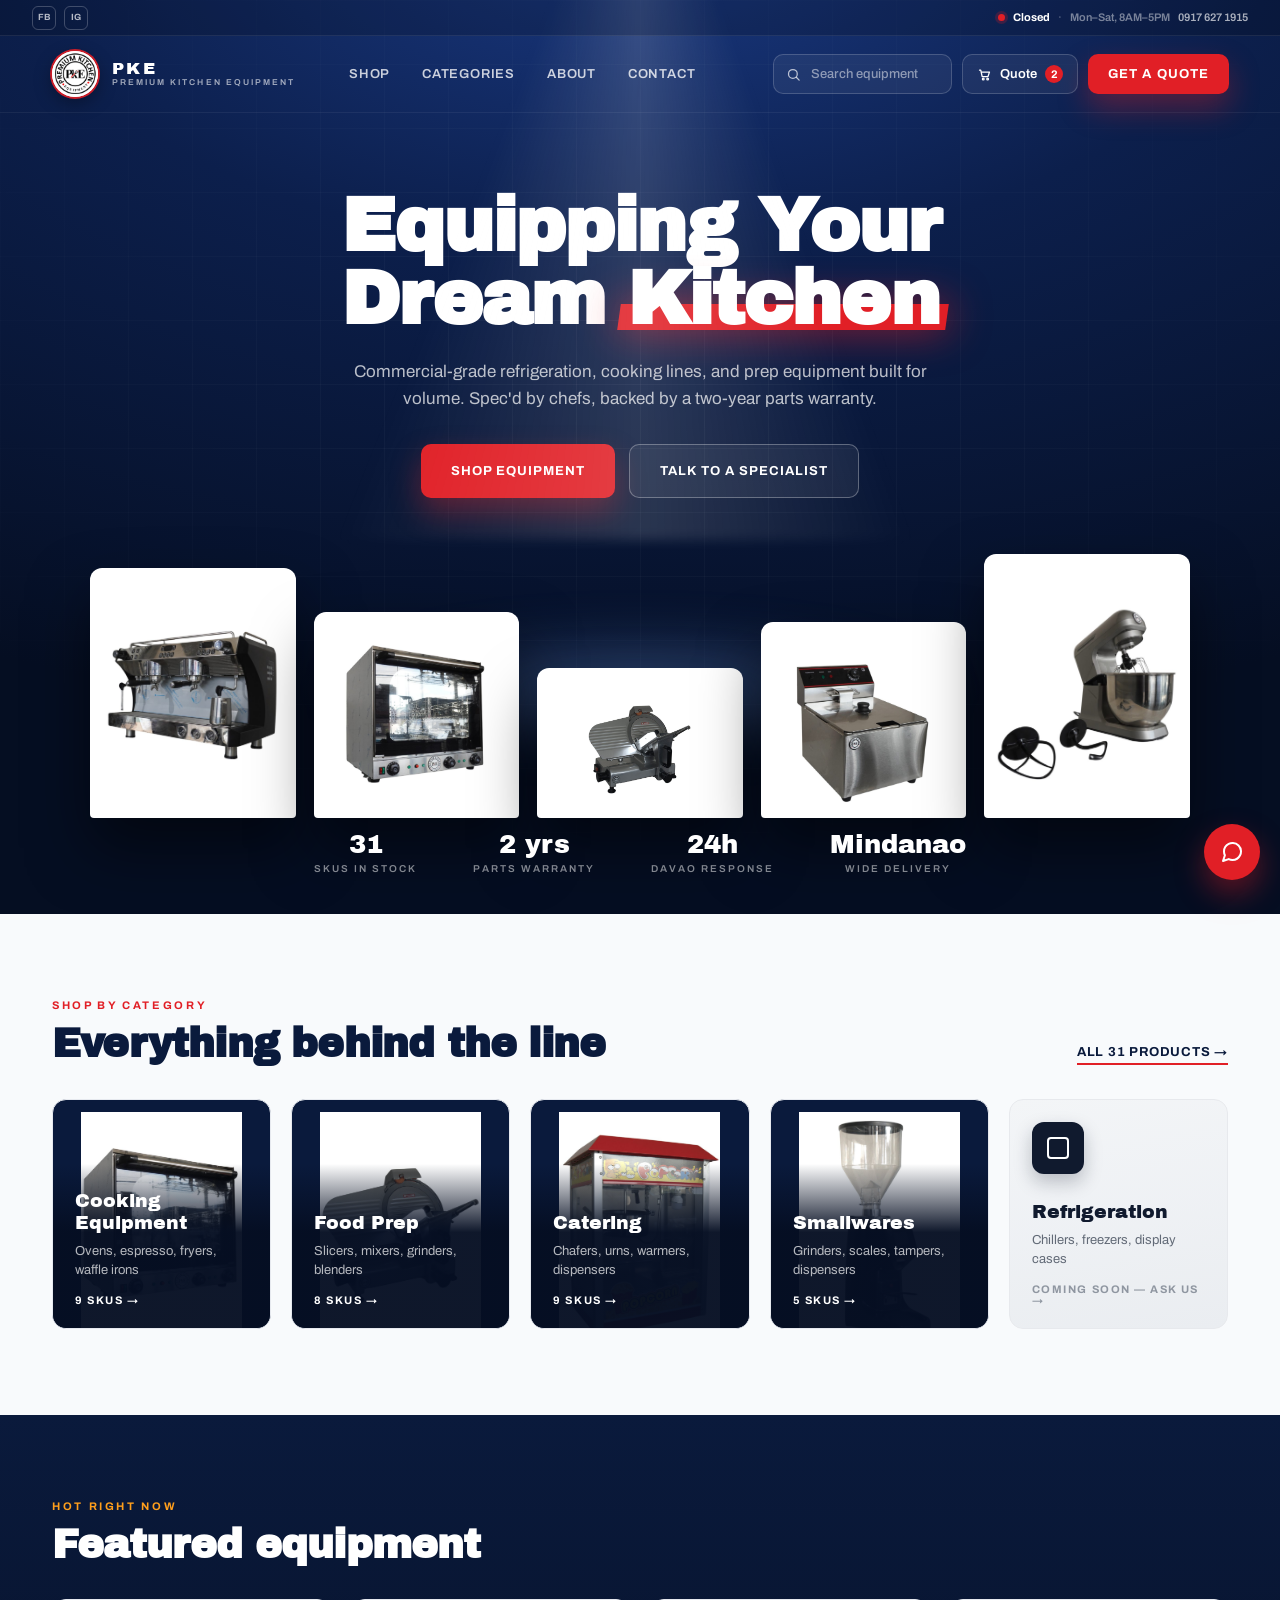
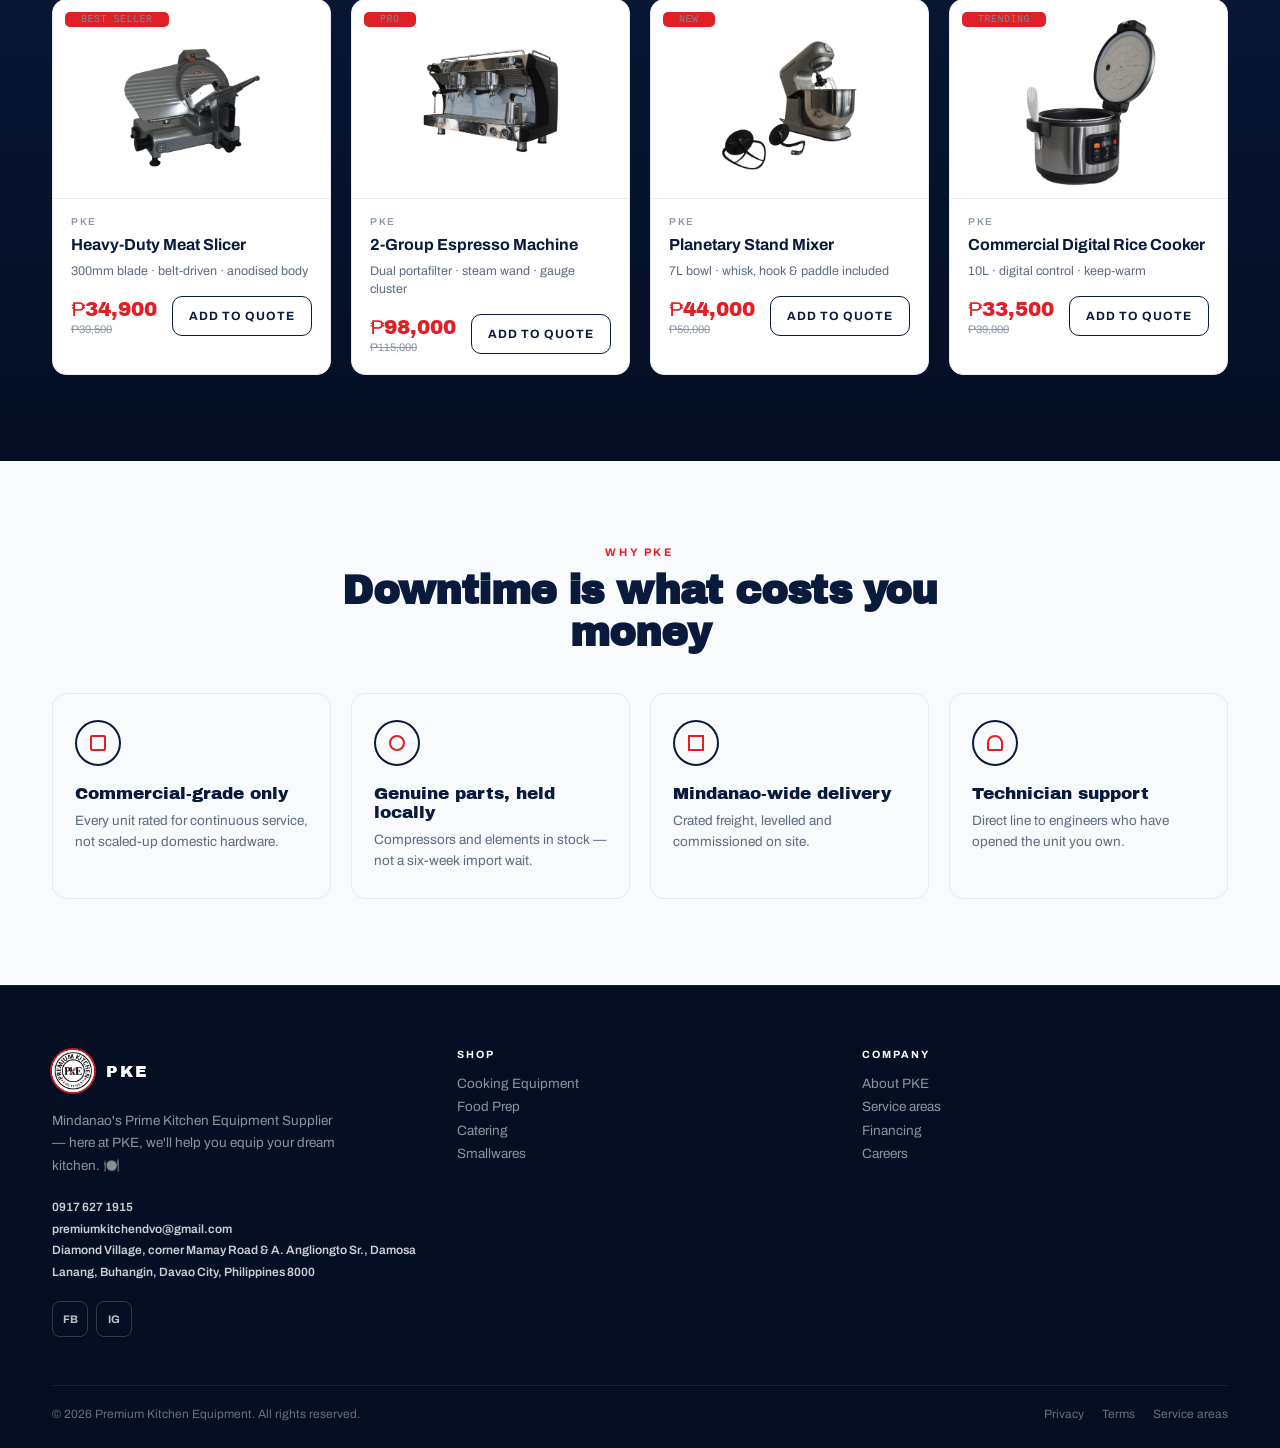
==== commit f26e363c: "Rebuild shop around real inventory, reprice, add placeholder pages - Replace the fictional Refrigera" ====
--- a/index.html
+++ b/index.html
@@ -15,6 +15,38 @@
 <link rel="preconnect" href="https://fonts.gstatic.com" crossorigin>
 <link href="https://fonts.googleapis.com/css2?family=Archivo+Black&family=Archivo:wght@400;500;600;700&family=Playfair+Display:wght@700;900&display=swap" rel="stylesheet">
 <link rel="stylesheet" href="css/style.css">
+<script type="application/ld+json">
+{
+  "@context": "https://schema.org",
+  "@type": "HomeAndConstructionBusiness",
+  "name": "Premium Kitchen Equipment",
+  "alternateName": "PKE",
+  "description": "Mindanao's Prime Kitchen Equipment Supplier — commercial refrigeration, cooking lines, food prep, catering, and smallwares based in Davao City.",
+  "url": "https://REPLACE-WITH-YOUR-DOMAIN/index.html",
+  "telephone": "+63-917-627-1915",
+  "email": "premiumkitchendvo@gmail.com",
+  "image": "https://REPLACE-WITH-YOUR-DOMAIN/images/og-image.png",
+  "priceRange": "₱₱",
+  "address": {
+    "@type": "PostalAddress",
+    "streetAddress": "Diamond Village, corner Mamay Road & A. Angliongto Sr., Damosa Lanang, Buhangin",
+    "addressLocality": "Davao City",
+    "addressRegion": "Davao del Sur",
+    "postalCode": "8000",
+    "addressCountry": "PH"
+  },
+  "openingHoursSpecification": {
+    "@type": "OpeningHoursSpecification",
+    "dayOfWeek": ["Monday", "Tuesday", "Wednesday", "Thursday", "Friday", "Saturday"],
+    "opens": "08:00",
+    "closes": "17:00"
+  },
+  "sameAs": [
+    "https://www.facebook.com/PremiumKitchenEquip/",
+    "https://www.instagram.com/premiumkitchenequipment/"
+  ]
+}
+</script>
 </head>
 <body>
 
@@ -63,11 +95,11 @@
       <button class="icon-btn navbar__mobile-only" type="button" aria-label="Menu" aria-expanded="false" data-menu-toggle>
         <svg width="18" height="18" viewBox="0 0 24 24" fill="none" stroke="currentColor" stroke-width="2" stroke-linecap="round"><path d="M4 7h16M4 12h16M4 17h16"></path></svg>
       </button>
-      <button class="navbar__quote" type="button" aria-label="View quote list">
+      <a class="navbar__quote" href="quote.html" aria-label="View quote list">
         <svg width="15" height="15" viewBox="0 0 24 24" fill="none" stroke="currentColor" stroke-width="2" stroke-linecap="round" stroke-linejoin="round"><path d="M4 5h2l2.2 10.2h9.4L20 8H7"></path><circle cx="10" cy="19" r="1.4"></circle><circle cx="17" cy="19" r="1.4"></circle></svg>
         <span class="navbar__quote-label">Quote</span>
         <span class="navbar__quote-badge" data-cart-count>2</span>
-      </button>
+      </a>
       <a class="btn btn--primary navbar__cta" href="shop.html">Get a Quote</a>
     </div>
   </div>
@@ -112,10 +144,10 @@
     </div>
 
     <div class="hero__stats">
-      <div class="hero__stat"><div class="hero__stat-n">148</div><div class="hero__stat-l">SKUs in stock</div></div>
+      <div class="hero__stat"><div class="hero__stat-n">31</div><div class="hero__stat-l">SKUs in stock</div></div>
       <div class="hero__stat"><div class="hero__stat-n">2 yrs</div><div class="hero__stat-l">Parts warranty</div></div>
-      <div class="hero__stat"><div class="hero__stat-n">24h</div><div class="hero__stat-l">Metro response</div></div>
-      <div class="hero__stat"><div class="hero__stat-n">1.2k+</div><div class="hero__stat-l">Kitchens served</div></div>
+      <div class="hero__stat"><div class="hero__stat-n">24h</div><div class="hero__stat-l">Davao response</div></div>
+      <div class="hero__stat"><div class="hero__stat-n">Mindanao</div><div class="hero__stat-l">Wide delivery</div></div>
     </div>
   </section>
 
@@ -127,47 +159,47 @@
           <div class="eyebrow">Shop by category</div>
           <h2 class="section-title">Everything behind the line</h2>
         </div>
-        <a class="section-link" href="shop.html">All 148 products →</a>
+        <a class="section-link" href="shop.html">All 31 products →</a>
       </div>
       <div class="category-grid">
-        <a class="category-card reveal" href="shop.html">
+        <a class="category-card category-card--photo reveal" href="shop.html?cat=cooking-equipment" style="background-image:url('images/products/convection-oven.jpg')">
+          <span class="category-card__icon"><span style="border-radius:50%"></span></span>
+          <div>
+            <div class="category-card__name">Cooking Equipment</div>
+            <div class="category-card__blurb">Ovens, espresso, fryers, waffle irons</div>
+            <div class="category-card__count">9 SKUs →</div>
+          </div>
+        </a>
+        <a class="category-card category-card--photo reveal" href="shop.html?cat=food-prep" style="background-image:url('images/products/meat-slicer.jpg')">
+          <span class="category-card__icon"><span style="border-radius:2px"></span></span>
+          <div>
+            <div class="category-card__name">Food Prep</div>
+            <div class="category-card__blurb">Slicers, mixers, grinders, blenders</div>
+            <div class="category-card__count">8 SKUs →</div>
+          </div>
+        </a>
+        <a class="category-card category-card--photo reveal" href="shop.html?cat=catering" style="background-image:url('images/products/popcorn-machine.jpg')">
+          <span class="category-card__icon"><span style="border-radius:50% 50% 4px 4px"></span></span>
+          <div>
+            <div class="category-card__name">Catering</div>
+            <div class="category-card__blurb">Chafers, urns, warmers, dispensers</div>
+            <div class="category-card__count">9 SKUs →</div>
+          </div>
+        </a>
+        <a class="category-card category-card--photo reveal" href="shop.html?cat=smallwares" style="background-image:url('images/products/coffee-grinder.jpg')">
+          <span class="category-card__icon"><span style="border-radius:0"></span></span>
+          <div>
+            <div class="category-card__name">Smallwares</div>
+            <div class="category-card__blurb">Grinders, scales, tampers, dispensers</div>
+            <div class="category-card__count">5 SKUs →</div>
+          </div>
+        </a>
+        <a class="category-card category-card--soon reveal" href="contact.html">
           <span class="category-card__icon"><span style="border-radius:4px"></span></span>
           <div>
             <div class="category-card__name">Refrigeration</div>
             <div class="category-card__blurb">Chillers, freezers, display cases</div>
-            <div class="category-card__count">34 SKUs →</div>
-          </div>
-        </a>
-        <a class="category-card reveal" href="shop.html">
-          <span class="category-card__icon"><span style="border-radius:50%"></span></span>
-          <div>
-            <div class="category-card__name">Cooking Equipment</div>
-            <div class="category-card__blurb">Ranges, ovens, griddles, fryers</div>
-            <div class="category-card__count">41 SKUs →</div>
-          </div>
-        </a>
-        <a class="category-card reveal" href="shop.html">
-          <span class="category-card__icon"><span style="border-radius:2px"></span></span>
-          <div>
-            <div class="category-card__name">Food Prep</div>
-            <div class="category-card__blurb">Slicers, grinders, mixers</div>
-            <div class="category-card__count">28 SKUs →</div>
-          </div>
-        </a>
-        <a class="category-card reveal" href="shop.html">
-          <span class="category-card__icon"><span style="border-radius:0"></span></span>
-          <div>
-            <div class="category-card__name">Smallwares</div>
-            <div class="category-card__blurb">Pans, tools, storage</div>
-            <div class="category-card__count">32 SKUs →</div>
-          </div>
-        </a>
-        <a class="category-card reveal" href="shop.html">
-          <span class="category-card__icon"><span style="border-radius:50% 50% 4px 4px"></span></span>
-          <div>
-            <div class="category-card__name">Catering</div>
-            <div class="category-card__blurb">Chafers, urns, soup kettles</div>
-            <div class="category-card__count">13 SKUs →</div>
+            <div class="category-card__count">Coming soon — ask us →</div>
           </div>
         </a>
       </div>
@@ -194,8 +226,8 @@
             <div class="product-card__spec">300mm blade · belt-driven · anodised body</div>
             <div class="product-card__price-row">
               <div>
-                <div class="product-card__price">₱32,900</div>
-                <div class="product-card__was">₱38,500</div>
+                <div class="product-card__price">₱34,900</div>
+                <div class="product-card__was">₱39,500</div>
               </div>
               <button class="btn btn--outline-navy btn--sm" type="button" data-add-to-quote>Add to quote</button>
             </div>
@@ -211,8 +243,8 @@
             <div class="product-card__spec">Dual portafilter · steam wand · gauge cluster</div>
             <div class="product-card__price-row">
               <div>
-                <div class="product-card__price">₱185,000</div>
-                <div class="product-card__was">₱210,000</div>
+                <div class="product-card__price">₱98,000</div>
+                <div class="product-card__was">₱115,000</div>
               </div>
               <button class="btn btn--outline-navy btn--sm" type="button" data-add-to-quote>Add to quote</button>
             </div>
@@ -228,8 +260,8 @@
             <div class="product-card__spec">7L bowl · whisk, hook &amp; paddle included</div>
             <div class="product-card__price-row">
               <div>
-                <div class="product-card__price">₱42,000</div>
-                <div class="product-card__was">₱48,000</div>
+                <div class="product-card__price">₱44,000</div>
+                <div class="product-card__was">₱50,000</div>
               </div>
               <button class="btn btn--outline-navy btn--sm" type="button" data-add-to-quote>Add to quote</button>
             </div>
@@ -245,8 +277,8 @@
             <div class="product-card__spec">10L · digital control · keep-warm</div>
             <div class="product-card__price-row">
               <div>
-                <div class="product-card__price">₱14,500</div>
-                <div class="product-card__was">₱16,800</div>
+                <div class="product-card__price">₱33,500</div>
+                <div class="product-card__was">₱39,000</div>
               </div>
               <button class="btn btn--outline-navy btn--sm" type="button" data-add-to-quote>Add to quote</button>
             </div>
@@ -271,13 +303,13 @@
         </div>
         <div class="trust-card reveal">
           <span class="trust-card__icon"><span style="border-radius:50%"></span></span>
-          <div class="trust-card__title">2-year parts warranty</div>
-          <div class="trust-card__body">Genuine compressors and elements held in local stock.</div>
+          <div class="trust-card__title">Genuine parts, held locally</div>
+          <div class="trust-card__body">Compressors and elements in stock — not a six-week import wait.</div>
         </div>
         <div class="trust-card reveal">
           <span class="trust-card__icon"><span style="border-radius:0"></span></span>
-          <div class="trust-card__title">PH-wide delivery</div>
-          <div class="trust-card__body">Crated freight nationwide, levelled and commissioned on site.</div>
+          <div class="trust-card__title">Mindanao-wide delivery</div>
+          <div class="trust-card__body">Crated freight, levelled and commissioned on site.</div>
         </div>
         <div class="trust-card reveal">
           <span class="trust-card__icon"><span style="border-radius:50% 50% 2px 2px"></span></span>
@@ -315,29 +347,33 @@
       <div>
         <div class="footer-col-title">Shop</div>
         <div class="footer-links">
-          <a href="shop.html">Refrigeration</a>
-          <a href="shop.html">Cooking Equipment</a>
-          <a href="shop.html">Food Prep</a>
-          <a href="shop.html">Smallwares</a>
-          <a href="shop.html">Catering</a>
+          <a href="shop.html?cat=cooking-equipment">Cooking Equipment</a>
+          <a href="shop.html?cat=food-prep">Food Prep</a>
+          <a href="shop.html?cat=catering">Catering</a>
+          <a href="shop.html?cat=smallwares">Smallwares</a>
         </div>
       </div>
       <div>
         <div class="footer-col-title">Company</div>
         <div class="footer-links">
           <a href="about.html">About PKE</a>
-          <a href="#">Service areas</a>
-          <a href="#">Financing</a>
-          <a href="#">Careers</a>
+          <a href="service-areas.html">Service areas</a>
+          <a href="financing.html">Financing</a>
+          <a href="careers.html">Careers</a>
         </div>
       </div>
     </div>
     <div class="footer-bottom">
       <span>© 2026 Premium Kitchen Equipment. All rights reserved.</span>
-      <span class="footer-bottom-links"><a href="#">Privacy</a><a href="#">Terms</a><a href="#">Service areas</a></span>
+      <span class="footer-bottom-links"><a href="privacy.html">Privacy</a><a href="terms.html">Terms</a><a href="service-areas.html">Service areas</a></span>
     </div>
   </div>
 </footer>
+
+<a class="messenger-fab" href="https://www.facebook.com/PremiumKitchenEquip/" target="_blank" rel="noopener noreferrer" aria-label="Message us on Facebook">
+  <svg width="24" height="24" viewBox="0 0 24 24" fill="none" stroke="currentColor" stroke-width="2" stroke-linecap="round" stroke-linejoin="round"><path d="M21 11.5a8.38 8.38 0 0 1-.9 3.8 8.5 8.5 0 0 1-7.6 4.7 8.38 8.38 0 0 1-3.8-.9L3 21l1.9-5.7a8.38 8.38 0 0 1-.9-3.8 8.5 8.5 0 0 1 4.7-7.6 8.38 8.38 0 0 1 3.8-.9h.5a8.48 8.48 0 0 1 8 8v.5z"></path></svg>
+</a>
+
 
 <script src="js/main.js"></script>
 </body>
--- a/css/style.css
+++ b/css/style.css
@@ -602,6 +602,37 @@
   color: var(--red);
 }
 
+.category-card--photo {
+  position: relative;
+  background-color: var(--navy-900);
+  background-size: contain;
+  background-position: center 12px;
+  background-repeat: no-repeat;
+  overflow: hidden;
+}
+.category-card--photo::after {
+  content: "";
+  position: absolute;
+  inset: 0;
+  background: linear-gradient(180deg, transparent 28%, rgba(5, 14, 34, 0.96) 58%);
+  pointer-events: none;
+}
+.category-card--photo > * { position: relative; z-index: 1; }
+.category-card--photo .category-card__icon { display: none; }
+.category-card--photo > div { margin-top: auto; }
+.category-card--photo .category-card__name { color: #fff; }
+.category-card--photo .category-card__blurb { color: rgba(255, 255, 255, 0.7); }
+.category-card--photo .category-card__count { color: #fff; }
+.category-card--photo:hover { border-color: rgba(255, 255, 255, 0.3); }
+
+.category-card--soon {
+  cursor: default;
+  filter: grayscale(0.4);
+  opacity: 0.68;
+}
+.category-card--soon:hover { transform: none; box-shadow: none; border-color: var(--steel-400); }
+.category-card--soon .category-card__count { color: var(--slate-500); }
+
 /* ==========================================================================
    Product cards (featured + listing + related)
    ========================================================================== */
@@ -628,9 +659,7 @@
   position: relative;
   height: 198px;
   overflow: hidden;
-  background: repeating-linear-gradient(135deg, var(--steel-200) 0 11px, var(--steel-300) 11px 22px);
-  display: grid;
-  place-items: center;
+  background-color: #fff;
 }
 .product-grid--listing .product-card__media { height: 186px; }
 .product-card__media span {
@@ -876,13 +905,12 @@
 }
 .gallery__frame {
   width: 72%; height: 76%; border-radius: 10px; overflow: hidden;
-  background: repeating-linear-gradient(135deg, #e8edf5 0 12px, #dce3ed 12px 24px);
+  background-color: #fff;
   border: 1px solid rgba(255, 255, 255, 0.8); box-shadow: 0 30px 50px rgba(10, 26, 60, 0.18);
-  display: grid; place-items: center; text-align: center; cursor: zoom-in;
-  transition: transform 0.4s var(--ease);
+  cursor: zoom-in;
+  transition: transform 0.4s var(--ease), background-size 0.3s var(--ease), background-position 0.3s var(--ease);
 }
 .gallery__main:hover .gallery__frame { transform: scale(1.5); }
-.gallery__frame span { font: 500 11px/1.6 ui-monospace, Menlo, monospace; color: #6d7b8e; padding: 0 12px; }
 .gallery__badge {
   position: absolute; top: 14px; left: 14px; padding: 6px 11px; border-radius: 5px; background: var(--red);
   color: #fff; font: 700 10px/1 var(--font-body); letter-spacing: 0.14em; text-transform: uppercase;
@@ -895,11 +923,10 @@
 .gallery__thumbs { display: flex; gap: 12px; margin-top: 14px; }
 .gallery__thumb {
   flex: 1; aspect-ratio: 1; border-radius: 10px; border: 2px solid var(--steel-400);
-  background: repeating-linear-gradient(135deg, var(--steel-200) 0 9px, var(--steel-300) 9px 18px);
-  cursor: pointer; display: grid; place-items: center; transition: border-color 0.16s var(--ease);
+  background-color: var(--steel-200);
+  cursor: pointer; padding: 0; transition: border-color 0.16s var(--ease);
 }
 .gallery__thumb:hover, .gallery__thumb[aria-current="true"] { border-color: var(--ink); }
-.gallery__thumb span { font: 500 9px/1.3 ui-monospace, Menlo, monospace; color: #7b8798; text-align: center; padding: 4px; white-space: pre-line; }
 
 .buy-block__sku { font: 600 10.5px/1 var(--font-body); letter-spacing: 0.2em; text-transform: uppercase; color: var(--slate-500); }
 .buy-block__title { margin: 14px 0 0; font-family: var(--font-display); font-size: clamp(28px, 4.4vw, 40px); line-height: 1.05; letter-spacing: -0.02em; color: var(--ink); }
@@ -947,8 +974,7 @@
 .related-strip { display: flex; gap: 20px; overflow-x: auto; padding-bottom: 8px; }
 .related-card { flex: none; width: 250px; background: #fff; border: 1px solid var(--steel-400); border-radius: var(--radius-lg); overflow: hidden; cursor: pointer; transition: transform 0.22s var(--ease), box-shadow 0.22s var(--ease); }
 .related-card:hover { transform: translateY(-6px); box-shadow: var(--shadow-card); }
-.related-card__media { height: 160px; background: repeating-linear-gradient(135deg, var(--steel-200) 0 11px, var(--steel-300) 11px 22px); display: grid; place-items: center; }
-.related-card__media span { font: 500 10px/1.5 ui-monospace, Menlo, monospace; color: #7b8798; text-align: center; padding: 0 12px; }
+.related-card__media { height: 160px; background-color: #fff; }
 .related-card__body { padding: 16px; }
 .related-card__name { font: 700 14.5px/1.3 var(--font-body); color: var(--ink); }
 .related-card__price { margin-top: 10px; font-family: var(--font-display); font-size: 16px; color: var(--red); }
@@ -1005,6 +1031,47 @@
 .error-search__field input { flex: 1; border: 0; outline: 0; background: transparent; font: 500 14px var(--font-body); color: #fff; }
 .error-search__field input::placeholder { color: rgba(255, 255, 255, 0.5); }
 .error-page__ctas { display: flex; justify-content: center; gap: 14px; margin-top: 26px; flex-wrap: wrap; }
+
+/* ==========================================================================
+   Placeholder page block ("coming soon" pages)
+   ========================================================================== */
+.placeholder-block {
+  max-width: 560px;
+  margin: 0 auto;
+  padding: 70px clamp(18px, 4vw, 32px) 110px;
+  text-align: center;
+}
+.placeholder-block__icon {
+  width: 84px; height: 84px; margin: 0 auto 26px; border-radius: 50%;
+  background: var(--ink); display: grid; place-items: center;
+  box-shadow: 0 16px 36px rgba(10, 26, 60, 0.25);
+}
+.placeholder-block__icon svg { color: var(--red); }
+.placeholder-block h1, .placeholder-block h2 { font-family: var(--font-display); font-size: clamp(26px, 4vw, 34px); color: var(--ink); letter-spacing: -0.02em; margin: 0; }
+.placeholder-block p { margin: 16px 0 0; font: 400 15.5px/1.65 var(--font-body); color: var(--slate-600); }
+.placeholder-block__ctas { display: flex; justify-content: center; gap: 12px; margin-top: 30px; flex-wrap: wrap; }
+
+/* ==========================================================================
+   Messenger FAB
+   ========================================================================== */
+.messenger-fab {
+  position: fixed;
+  right: 20px;
+  bottom: 20px;
+  z-index: 80;
+  width: 56px;
+  height: 56px;
+  border-radius: 50%;
+  background: var(--red);
+  color: #fff;
+  display: grid;
+  place-items: center;
+  box-shadow: 0 14px 30px rgba(225, 31, 38, 0.4);
+  transition: transform 0.18s var(--ease), background 0.18s var(--ease), box-shadow 0.18s var(--ease);
+}
+.messenger-fab:hover { background: var(--red-light); transform: translateY(-3px) scale(1.04); box-shadow: 0 18px 38px rgba(225, 31, 38, 0.48); color: #fff; }
+body:has(.sticky-quote-bar.is-visible) .messenger-fab { bottom: 94px; }
+@media (max-width: 640px) { .messenger-fab { right: 14px; bottom: 14px; width: 50px; height: 50px; } }
 
 /* ==========================================================================
    Contact page
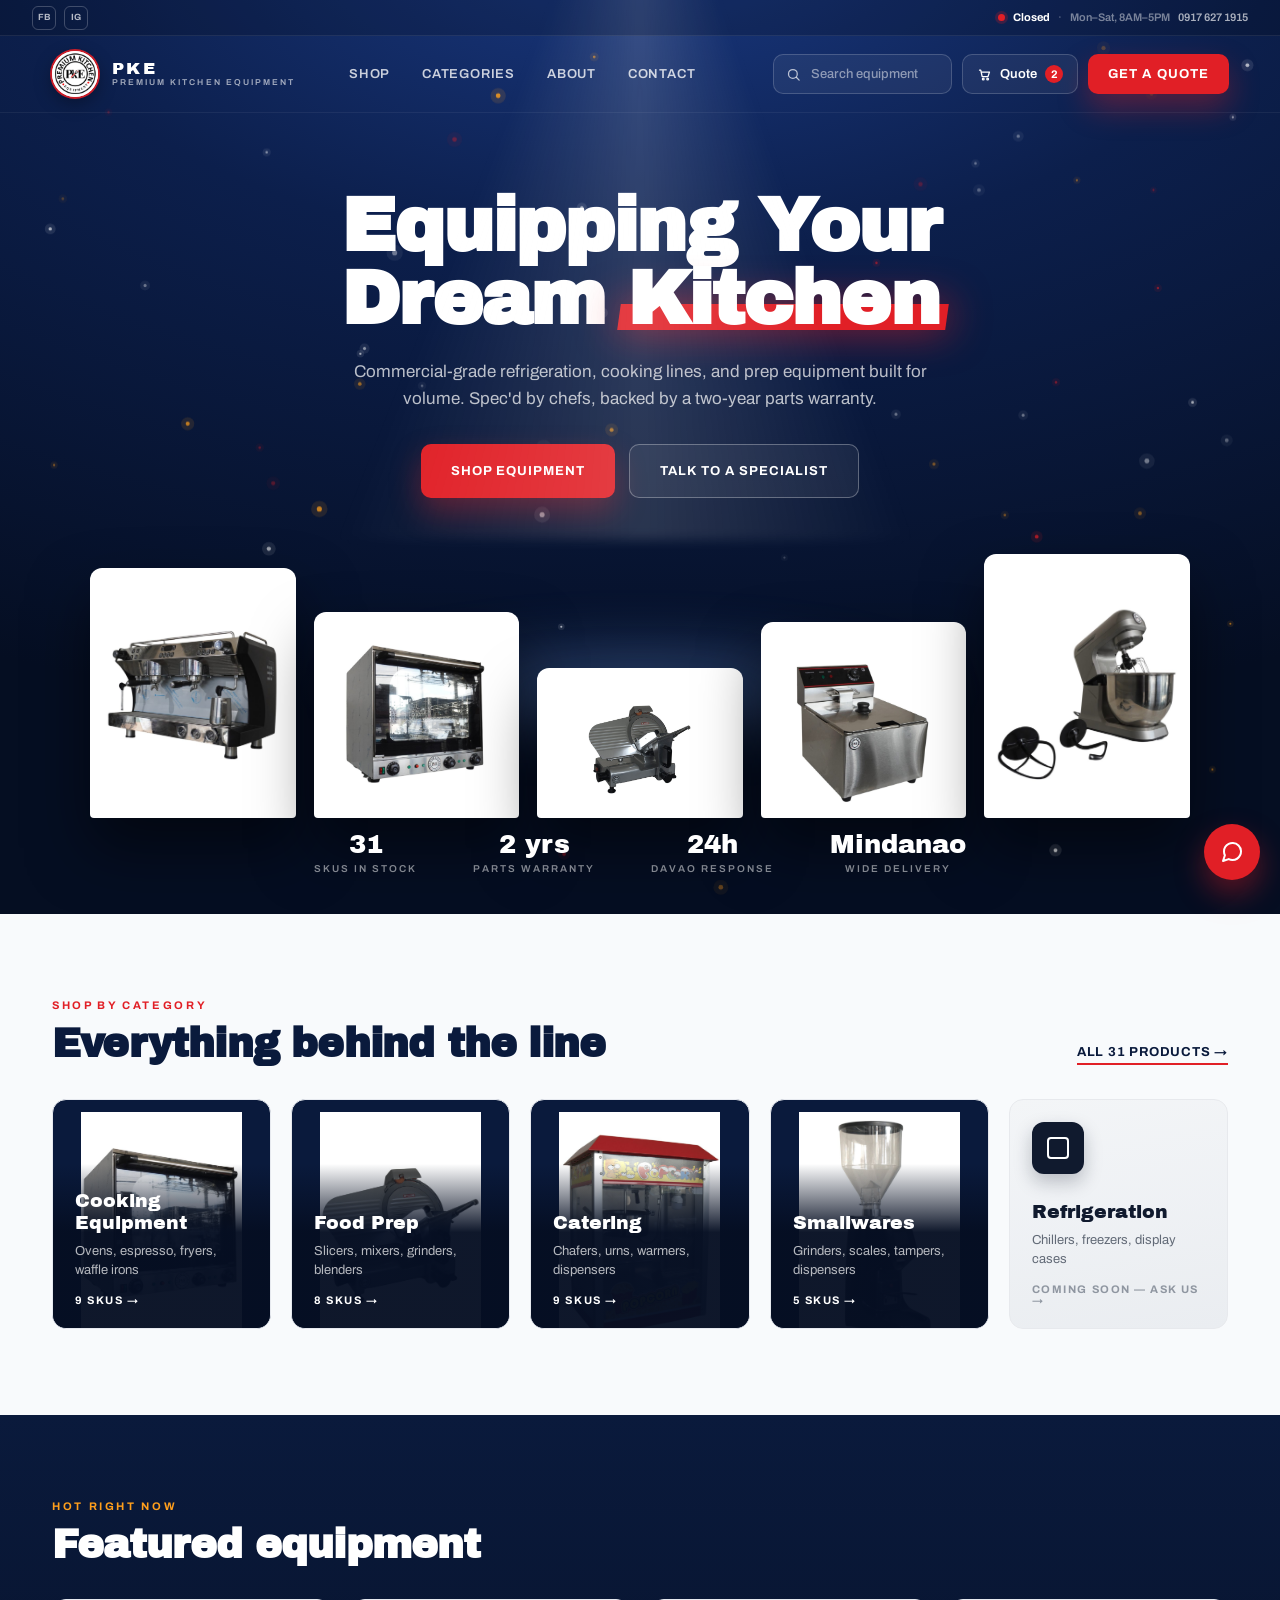
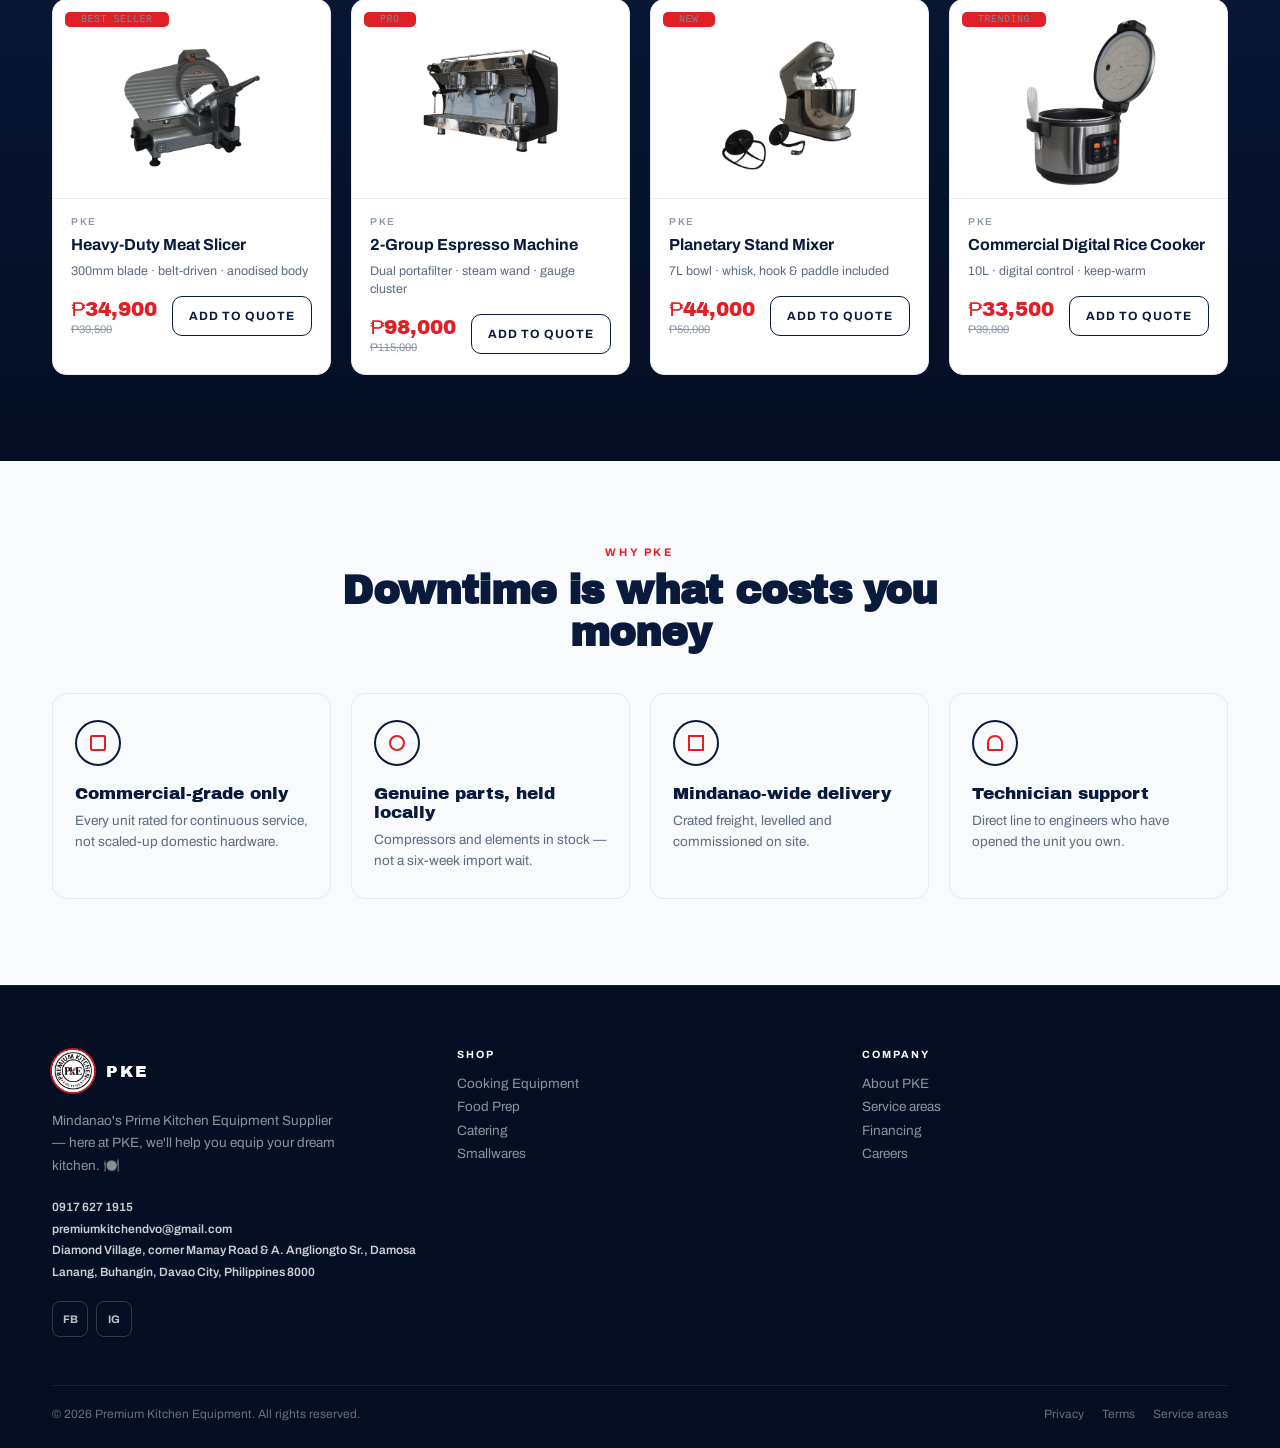
==== commit c25bc6a5: "Replace static hero grid with an animated ember canvas Removes the flat CSS grid-line background on " ====
--- a/index.html
+++ b/index.html
@@ -123,6 +123,7 @@
 
   <!-- HERO -->
   <section class="hero">
+    <canvas class="hero__canvas" data-hero-canvas aria-hidden="true"></canvas>
     <div class="hero__content">
       <h1 class="hero__title">Equipping Your<br>Dream <span class="hero__highlight"><span>Kitchen</span></span></h1>
       <p class="hero__subtitle">Commercial-grade refrigeration, cooking lines, and prep equipment built for volume. Spec'd by chefs, backed by a two-year parts warranty.</p>
@@ -376,5 +377,6 @@
 
 
 <script src="js/main.js"></script>
+<script src="js/hero-canvas.js"></script>
 </body>
 </html>
--- a/css/style.css
+++ b/css/style.css
@@ -442,16 +442,13 @@
   padding-top: var(--header-h);
   background: radial-gradient(120% 90% at 50% -10%, var(--navy-600) 0%, var(--navy-800) 42%, var(--navy-950) 100%);
 }
-.hero::before {
-  content: "";
+.hero__canvas {
   position: absolute;
   inset: 0;
-  background-image:
-    linear-gradient(rgba(255, 255, 255, 0.045) 1px, transparent 1px),
-    linear-gradient(90deg, rgba(255, 255, 255, 0.045) 1px, transparent 1px);
-  background-size: 64px 64px;
-  -webkit-mask-image: radial-gradient(70% 60% at 50% 40%, #000, transparent);
-  mask-image: radial-gradient(70% 60% at 50% 40%, #000, transparent);
+  width: 100%;
+  height: 100%;
+  display: block;
+  pointer-events: none;
 }
 .hero::after {
   content: "";
